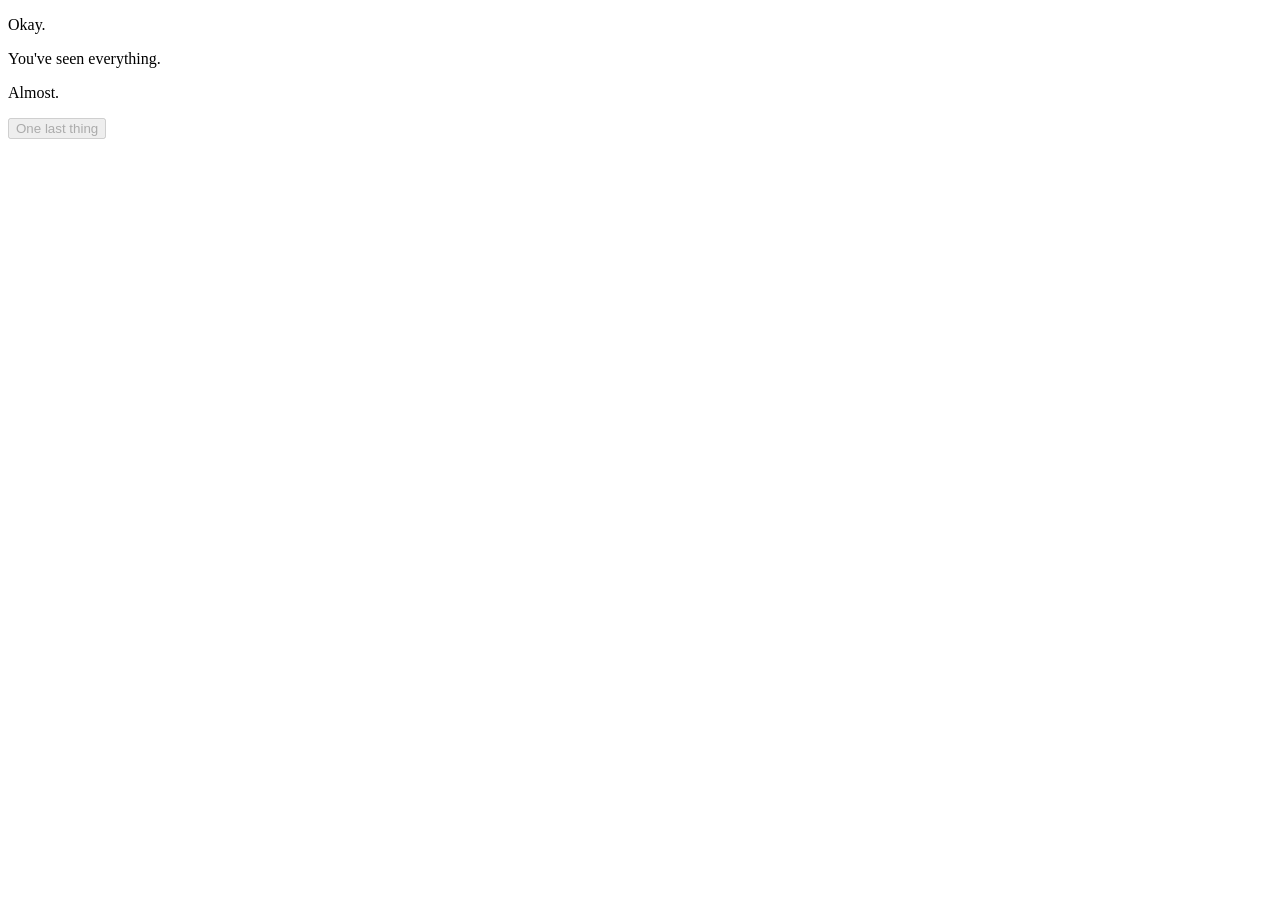
==== final.html @ e50dac33 "Add files via upload" ====
<!DOCTYPE html>
<html lang="en">
<head>
<meta charset="UTF-8">
<meta name="viewport" content="width=device-width, initial-scale=1, viewport-fit=cover">
<title>Happy Birthday</title>
<meta name="description" content="A small website made for one person.">
<meta name="robots" content="noindex, nofollow">
<link rel="preconnect" href="https://fonts.googleapis.com">
<link rel="preconnect" href="https://fonts.gstatic.com" crossorigin>
<link href="https://fonts.googleapis.com/css2?family=Fraunces:ital,opsz,wght@0,9..144,300;0,9..144,400;0,9..144,500;0,9..144,600;1,9..144,400;1,9..144,500&family=Inter:wght@400;500;600;700&family=Caveat:wght@500;600&display=swap" rel="stylesheet">
<link rel="stylesheet" href="css/style.css">
</head>
<body data-page="final">

<div id="chrome-root"></div>

<noscript>
  <style>
    .reveal{ opacity: 1 !important; transform: none !important; }
    .gate{ display: none !important; }
    .final-reveal{ display: flex !important; }
    .final-reveal__inner{ opacity: 1 !important; transform: none !important; }
  </style>
  <p class="noscript-note">This little site works best with JavaScript enabled — some interactive parts may not appear without it.</p>
</noscript>

<main>

  <div class="gate gate--final" data-final-gate>
    <div class="gate__inner">
      <p class="gate__line is-active" data-gate-line>Okay.</p>
      <p class="gate__line" data-gate-line>You've seen everything.</p>
      <p class="gate__line" data-gate-line>Almost.</p>
      <button class="gate__enter" type="button" data-gate-enter data-magnetic disabled>
        <span>One last thing</span>
        <span class="gate__enter-arrow" aria-hidden="true"></span>
      </button>
    </div>
  </div>

  <section class="final-reveal" data-final-reveal hidden>
    <div class="final-reveal__stars" data-stars aria-hidden="true"></div>
    <div class="final-reveal__confetti" data-confetti aria-hidden="true"></div>

    <div class="final-reveal__inner">
      <div class="media-frame final-reveal__media" data-media-frame>
        <img class="media-frame__media" src="images/final.jpg" alt="A favourite photo of her" loading="lazy" decoding="async">
        <div class="media-frame__empty" aria-hidden="true">
          <svg class="media-frame__empty-icon" viewBox="0 0 48 48" fill="none" stroke="currentColor" stroke-width="1.5"><rect x="6" y="10" width="36" height="28" rx="3"></rect><circle cx="16" cy="19" r="3"></circle><path d="M42 30l-9.5-9.5a2 2 0 0 0-2.8 0L14 36"></path></svg>
          <span class="media-frame__empty-label">images/final.jpg</span>
        </div>
      </div>

      <h1 class="final-reveal__title">Happy birthday, <span data-cfg="girlfriendName">Her Name</span> <span aria-hidden="true">❤️</span></h1>

      <div class="final-reveal__message" data-final-message></div>

      <a class="final-reveal__replay" href="index.html">
        <span class="page-continue__arrow page-continue__arrow--back" aria-hidden="true"></span>
        <span>Back to the beginning</span>
      </a>
    </div>
  </section>

</main>

<script src="js/script.js" defer></script>
</body>
</html>
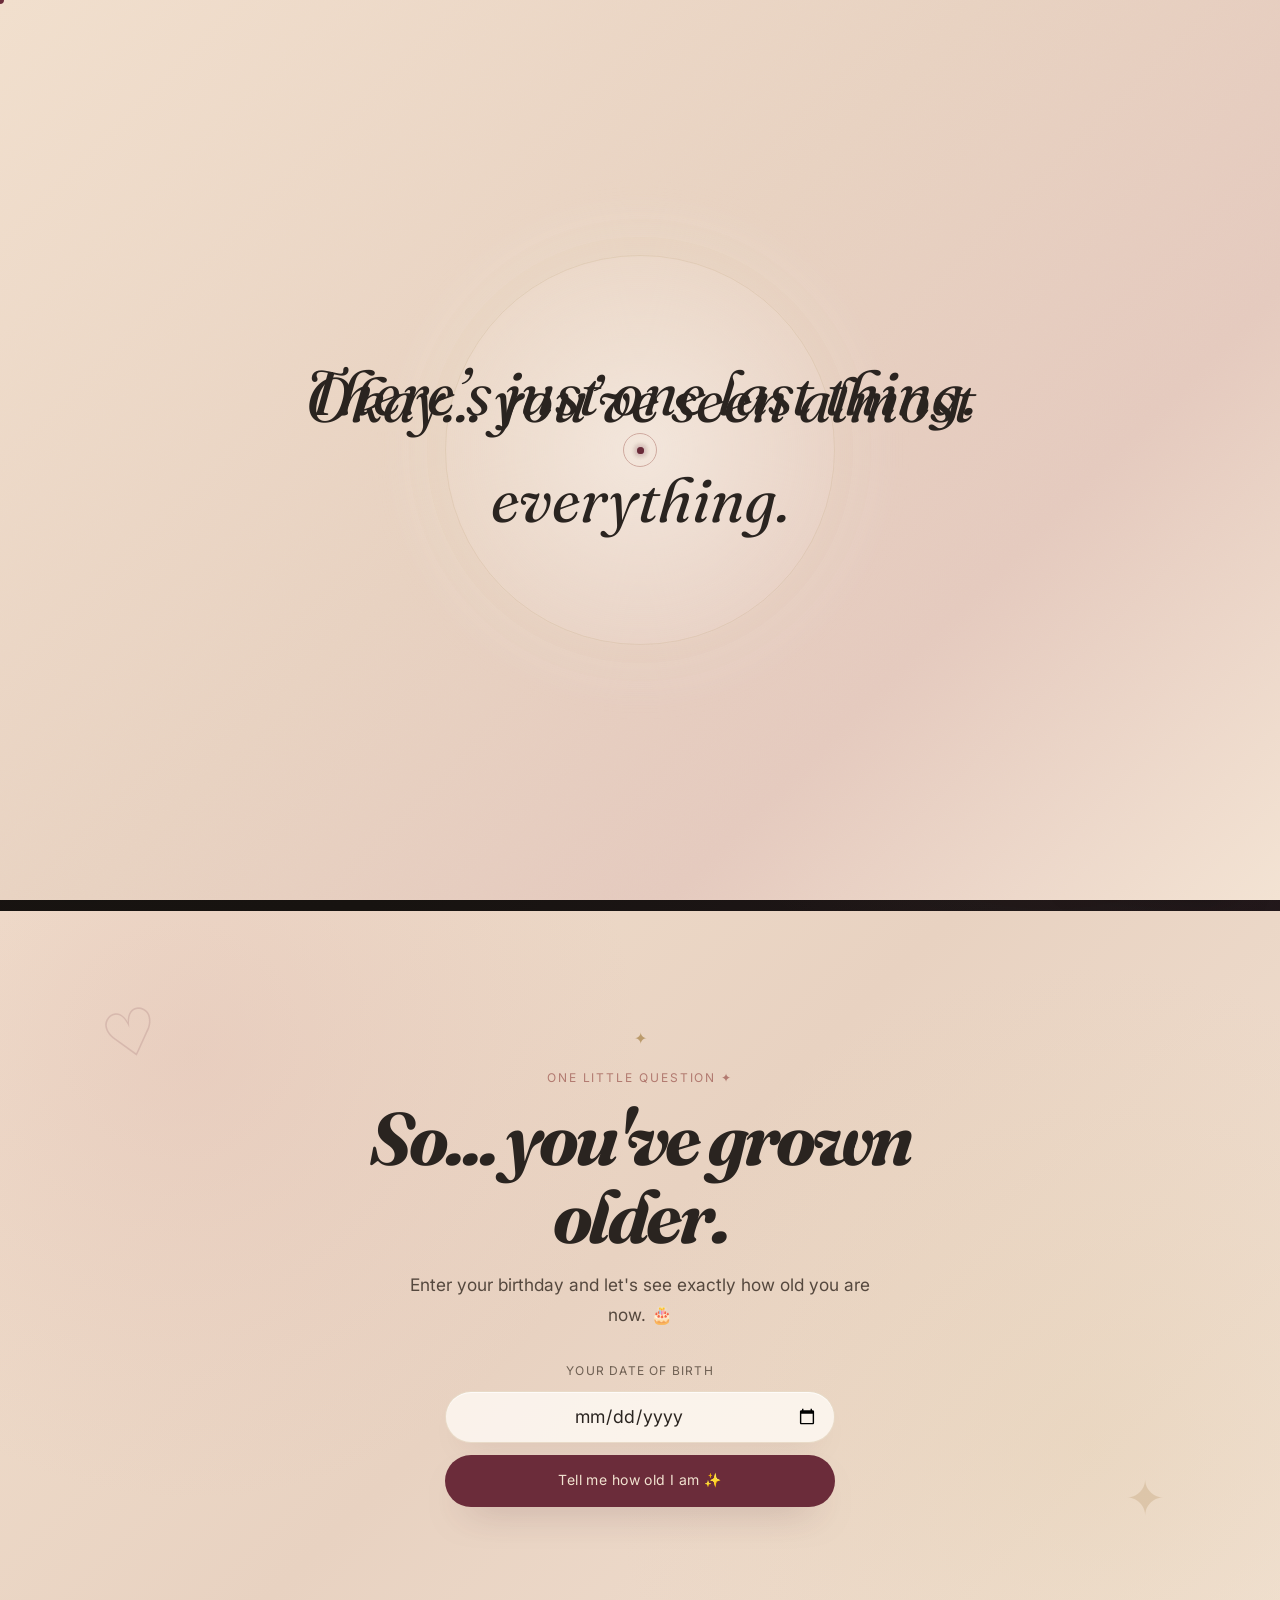
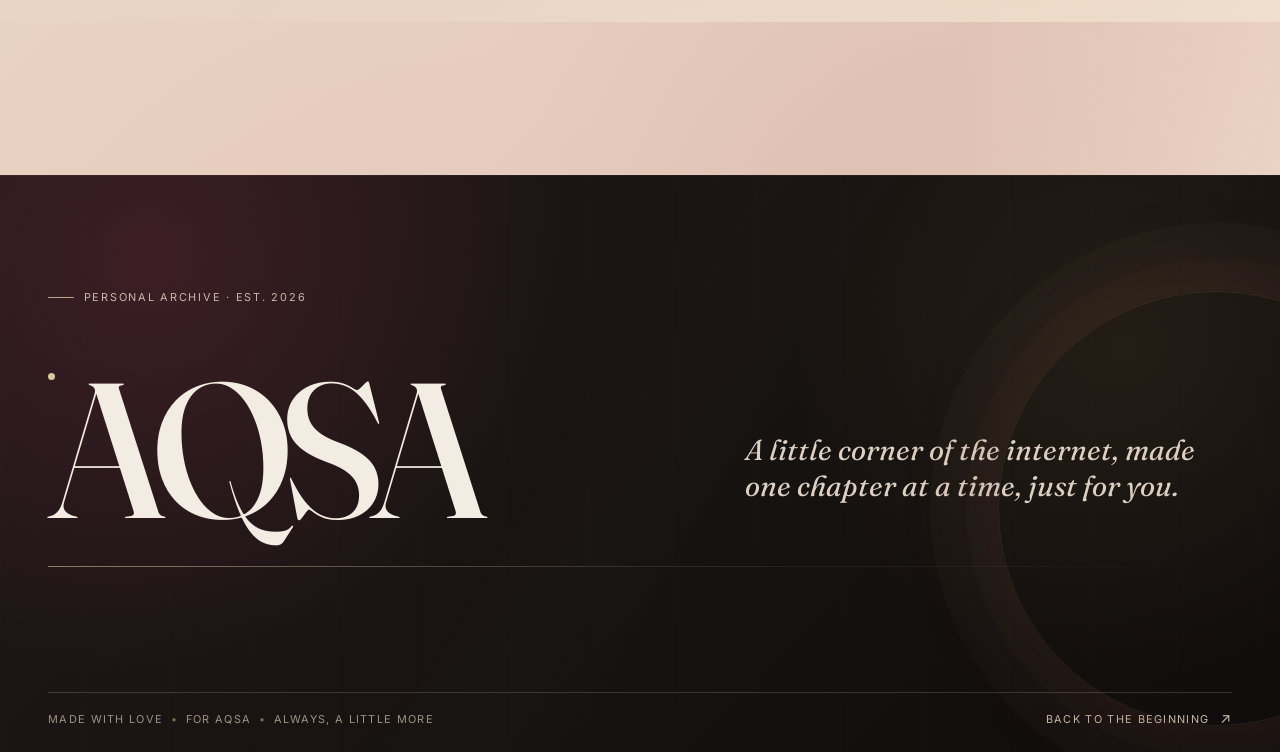
==== commit e5873d77: "new changes" ====
--- a/final.html
+++ b/final.html
@@ -1,70 +1,455 @@
 <!DOCTYPE html>
 <html lang="en">
 <head>
-<meta charset="UTF-8">
-<meta name="viewport" content="width=device-width, initial-scale=1, viewport-fit=cover">
-<title>Happy Birthday</title>
-<meta name="description" content="A small website made for one person.">
-<meta name="robots" content="noindex, nofollow">
-<link rel="preconnect" href="https://fonts.googleapis.com">
-<link rel="preconnect" href="https://fonts.gstatic.com" crossorigin>
-<link href="https://fonts.googleapis.com/css2?family=Fraunces:ital,opsz,wght@0,9..144,300;0,9..144,400;0,9..144,500;0,9..144,600;1,9..144,400;1,9..144,500&family=Inter:wght@400;500;600;700&family=Caveat:wght@500;600&display=swap" rel="stylesheet">
-<link rel="stylesheet" href="css/style.css">
+  <meta charset="UTF-8">
+  <meta
+    name="viewport"
+    content="width=device-width, initial-scale=1.0, viewport-fit=cover"
+  >
+
+  <meta
+    name="description"
+    content="A little birthday website made especially for Aqsa."
+  >
+
+  <title>For Aqsa — One Last Thing ♡</title>
+
+  <!-- Fonts used by style.css -->
+  <link rel="preconnect" href="https://fonts.googleapis.com">
+  <link rel="preconnect" href="https://fonts.gstatic.com" crossorigin>
+
+  <link
+    href="https://fonts.googleapis.com/css2?family=Caveat:wght@400;500;600;700&family=Fraunces:opsz,wght,SOFT,WONK@9..144,400..700,0..100,0..1&family=Inter:wght@400;500;600;700&display=swap"
+    rel="stylesheet"
+  >
+
+  <link rel="stylesheet" href="css/style.css">
+
+  <style>
+    /*
+      Final-page safety layer.
+
+      The final reveal intentionally remains in the document flow even while
+      the gate is visible. This prevents the generated footer underneath it
+      from flashing on screen during the gate's fade-out.
+    */
+    .final-page-shell {
+      position: relative;
+      min-height: 100dvh;
+      background: var(--night);
+    }
+
+    .final-reveal {
+      visibility: visible;
+    }
+
+    .final-reveal__corner img {
+      display: block;
+    }
+
+    /*
+      Four-corner keepsakes:
+      top-left, top-right, bottom-left, bottom-right.
+    */
+    .final-reveal__corner--right-top {
+      right: clamp(1rem, 3vw, 3.5rem);
+      top: clamp(5rem, 10vh, 7rem);
+      transform: rotate(7deg);
+    }
+
+    .final-reveal__corner--left-bottom {
+      left: clamp(1rem, 3vw, 3.5rem);
+      bottom: clamp(2rem, 6vh, 4rem);
+      transform: rotate(-6deg);
+    }
+
+    /*
+      Age calculator safety/layout layer.
+      The main styling is also present in style.css, but these rules make
+      the section behave correctly even if an older stylesheet is cached.
+    */
+    .birthday-age__result strong {
+      color: var(--wine-deep);
+      font-weight: 600;
+    }
+
+    @media (max-width: 800px) {
+      .final-reveal__corner {
+        width: 76px;
+      }
+
+      .final-reveal__corner--left,
+      .final-reveal__corner--right-top {
+        top: 4.2rem;
+      }
+
+      .final-reveal__corner--left {
+        left: .55rem;
+      }
+
+      .final-reveal__corner--right-top {
+        right: .55rem;
+      }
+
+      .final-reveal__corner--left-bottom {
+        left: .55rem;
+        bottom: .8rem;
+      }
+
+      .final-reveal__corner--right {
+        right: .55rem;
+        bottom: .8rem;
+      }
+    }
+
+    @media (prefers-reduced-motion: reduce) {
+      .final-reveal__corner--left,
+      .final-reveal__corner--right,
+      .final-reveal__corner--right-top,
+      .final-reveal__corner--left-bottom {
+        transform: none;
+      }
+    }
+  </style>
+
+
 </head>
-<body data-page="final">
-
-<div id="chrome-root"></div>
-
-<noscript>
-  <style>
-    .reveal{ opacity: 1 !important; transform: none !important; }
-    .gate{ display: none !important; }
-    .final-reveal{ display: flex !important; }
-    .final-reveal__inner{ opacity: 1 !important; transform: none !important; }
-  </style>
-  <p class="noscript-note">This little site works best with JavaScript enabled — some interactive parts may not appear without it.</p>
-</noscript>
-
-<main>
-
-  <div class="gate gate--final" data-final-gate>
-    <div class="gate__inner">
-      <p class="gate__line is-active" data-gate-line>Okay.</p>
-      <p class="gate__line" data-gate-line>You've seen everything.</p>
-      <p class="gate__line" data-gate-line>Almost.</p>
-      <button class="gate__enter" type="button" data-gate-enter data-magnetic disabled>
-        <span>One last thing</span>
-        <span class="gate__enter-arrow" aria-hidden="true"></span>
-      </button>
+
+<body
+  data-page="final"
+  class="final-page"
+>
+
+  <!-- Shared chrome: monogram, music button, menu, grain -->
+  <div id="chrome-root"></div>
+
+  <main>
+
+    <!-- ===================================================================
+         FINAL PAGE WRAPPER
+         =================================================================== -->
+    <div class="final-page-shell">
+
+      <!-- ================================================================
+           FINAL GATE
+           ================================================================ -->
+      <section
+        class="gate gate--final"
+        data-final-gate
+        aria-label="Final birthday reveal"
+      >
+
+        <div class="gate__grain" aria-hidden="true"></div>
+
+        <div class="gate__inner">
+
+          <p
+            class="gate__line is-active"
+            data-gate-line
+          >
+            Okay... you’ve seen almost everything.
+          </p>
+
+          <p
+            class="gate__line"
+            data-gate-line
+          >
+            There’s just one last thing.
+          </p>
+
+          <p
+            class="gate__line"
+            data-gate-line
+          >
+            Take a breath. This one’s just for you.
+          </p>
+
+          <button
+            class="gate__enter"
+            type="button"
+            data-gate-enter
+            disabled
+          >
+            Continue
+            <span
+              class="gate__enter-arrow"
+              aria-hidden="true"
+            ></span>
+          </button>
+
+        </div>
+      </section>
+
+
+      <!-- ================================================================
+           FINAL REVEAL
+
+           IMPORTANT:
+           No "hidden" attribute here.
+
+           Keeping this section in the document flow prevents the generated
+           footer from appearing behind the fading final gate.
+           ================================================================ -->
+      <section
+        class="final-reveal"
+        data-final-reveal
+        aria-labelledby="final-title"
+      >
+
+        <!-- Stars and confetti are populated by script.js -->
+        <div
+          class="final-reveal__stars"
+          data-stars
+          aria-hidden="true"
+        ></div>
+
+        <div
+          class="final-reveal__confetti"
+          data-confetti
+          aria-hidden="true"
+        ></div>
+
+
+        <!-- --------------------------------------------------------------
+             TOP LEFT GIF / PHOTO
+             -------------------------------------------------------------- -->
+        <div
+          class="final-reveal__corner final-reveal__corner--left"
+          aria-hidden="true"
+        >
+          <img
+            class="final-corner-gif"
+            src="images/Happy Birthday GIF by The Office.gif"
+            alt="happpyyyyyyy birthdayyyyyyyyyyyyyy"
+            loading="eager"
+          >
+        </div>
+
+
+        <!-- --------------------------------------------------------------
+             TOP RIGHT GIF / PHOTO
+             -------------------------------------------------------------- -->
+        <div
+          class="final-reveal__corner final-reveal__corner--right-top"
+          aria-hidden="true"
+        >
+          <img
+            class="final-corner-gif"
+            src="images/giphy (1).gif"
+            alt="Karomi"
+            loading="eager"
+          >
+        </div>
+
+
+        <!-- --------------------------------------------------------------
+             BOTTOM LEFT GIF / PHOTO
+             -------------------------------------------------------------- -->
+        <div
+          class="final-reveal__corner final-reveal__corner--left-bottom"
+          aria-hidden="true"
+        >
+          <img
+            class="final-corner-gif"
+            src="images/Ix4PAxmYovH5m.webp"
+            alt="my princess"
+            loading="eager"
+          >
+        </div>
+
+
+        <!-- --------------------------------------------------------------
+             BOTTOM RIGHT GIF / PHOTO
+             -------------------------------------------------------------- -->
+        <div
+          class="final-reveal__corner final-reveal__corner--right"
+          aria-hidden="true"
+        >
+          <img
+            class="final-corner-gif"
+            src="images/jwzNDFOjiUBPEUJC6G.webp"
+            alt=""
+            loading="eager"
+          >
+        </div>
+
+
+        <!-- ================================================================
+             MAIN FINAL CONTENT
+             ================================================================ -->
+        <div class="final-reveal__inner">
+
+          <!-- Candles -->
+          <div
+            class="final-reveal__candles"
+            aria-label="Birthday candles"
+          >
+            <span class="candle" aria-hidden="true"></span>
+            <span class="candle" aria-hidden="true"></span>
+            <span class="candle" aria-hidden="true"></span>
+          </div>
+
+
+          <!-- Portrait final video -->
+          <div
+            class="media-frame final-reveal__video"
+            data-media-frame
+          >
+            <video
+              class="media-frame__media final-video-clickable"
+              src="videos/lv_7577429960902806789_20260915190229.mp4"
+              playsinline
+              autoplay
+              loop
+              muted
+              preload="auto"
+              disablepictureinpicture
+              disableremoteplayback
+              aria-label="A birthday video for Aqsa"
+            ></video>
+
+            <div
+              class="media-frame__empty"
+              aria-hidden="true"
+            >
+              <svg
+                class="media-frame__empty-icon"
+                viewBox="0 0 48 48"
+                fill="none"
+                stroke="currentColor"
+                stroke-width="1.5"
+              >
+                <rect
+                  x="6"
+                  y="9"
+                  width="36"
+                  height="30"
+                  rx="3"
+                ></rect>
+                <path
+                  d="M20 18l11 6-11 6z"
+                  fill="currentColor"
+                  stroke="none"
+                ></path>
+              </svg>
+
+              <span class="media-frame__empty-label">
+                Final video could not be loaded.
+              </span>
+            </div>
+          </div>
+
+      
+          <!-- Final title -->
+          <h1
+            class="final-reveal__title"
+            id="final-title"
+          >
+            Happy Birthday, <span data-cfg="girlfriendName">My Aqsa</span>. ♡
+          </h1>
+
+
+          <!-- Final message comes from CONFIG.finalMessage -->
+          <div
+            class="final-reveal__message"
+            data-final-message
+          >
+            <p>
+              Your the most beautiful person in the world that I know and I love you so much. I hope you have a wonderful birthday and a great year ahead. You deserve all the happiness in the world.
+            </p>
+          </div>
+
+
+          <button
+            type="button"
+            class="final-reveal__replay"
+            onclick="location.reload()"
+          >
+            Replay this little moment
+            <span aria-hidden="true">↻</span>
+          </button>
+
+        </div>
+      </section>
+
+
+      <!-- ================================================================
+           BIRTHDAY AGE CALCULATOR
+           ================================================================ -->
+      <section
+        class="birthday-age"
+        aria-labelledby="birthday-age-title"
+      >
+
+        <div class="birthday-age__inner">
+
+          <p class="birthday-age__eyebrow">
+            one little question ✦
+          </p>
+
+          <h2
+            class="birthday-age__title"
+            id="birthday-age-title"
+          >
+            So... you've grown older.
+          </h2>
+
+          <p class="birthday-age__subtitle">
+            Enter your birthday and let's see exactly how old you are now. 🎂
+          </p>
+
+
+          <div class="birthday-age__form">
+
+            <label
+              class="birthday-age__label"
+              for="birthdayDateInput"
+            >
+              Your date of birth
+            </label>
+
+            <input
+              id="birthdayDateInput"
+              class="birthday-age__input"
+              type="date"
+              autocomplete="bday"
+              aria-describedby="birthday-age-help"
+            >
+
+            <p
+              id="birthday-age-help"
+              class="visually-hidden"
+            >
+              Choose your date of birth using the calendar.
+            </p>
+
+            <button
+              type="button"
+              class="birthday-age__button"
+              id="calculateAgeBtn"
+            >
+              Tell me how old I am ✨
+            </button>
+
+          </div>
+
+
+          <div
+            id="birthdayAgeResult"
+            class="birthday-age__result"
+            aria-live="polite"
+            hidden
+          ></div>
+
+        </div>
+      </section>
+
     </div>
-  </div>
-
-  <section class="final-reveal" data-final-reveal hidden>
-    <div class="final-reveal__stars" data-stars aria-hidden="true"></div>
-    <div class="final-reveal__confetti" data-confetti aria-hidden="true"></div>
-
-    <div class="final-reveal__inner">
-      <div class="media-frame final-reveal__media" data-media-frame>
-        <img class="media-frame__media" src="images/final.jpg" alt="A favourite photo of her" loading="lazy" decoding="async">
-        <div class="media-frame__empty" aria-hidden="true">
-          <svg class="media-frame__empty-icon" viewBox="0 0 48 48" fill="none" stroke="currentColor" stroke-width="1.5"><rect x="6" y="10" width="36" height="28" rx="3"></rect><circle cx="16" cy="19" r="3"></circle><path d="M42 30l-9.5-9.5a2 2 0 0 0-2.8 0L14 36"></path></svg>
-          <span class="media-frame__empty-label">images/final.jpg</span>
-        </div>
-      </div>
-
-      <h1 class="final-reveal__title">Happy birthday, <span data-cfg="girlfriendName">Her Name</span> <span aria-hidden="true">❤️</span></h1>
-
-      <div class="final-reveal__message" data-final-message></div>
-
-      <a class="final-reveal__replay" href="index.html">
-        <span class="page-continue__arrow page-continue__arrow--back" aria-hidden="true"></span>
-        <span>Back to the beginning</span>
-      </a>
-    </div>
-  </section>
-
-</main>
-
-<script src="js/script.js" defer></script>
+  </main>
+
+
+  <!-- Shared site functionality -->
+  <script src="js/script.js" defer></script>
+
 </body>
 </html>
--- a/css/style.css
+++ b/css/style.css
@@ -0,0 +1,2376 @@
+/* ========================================================================== 
+   A LITTLE BIRTHDAY WEBSITE — STYLESHEET
+   ========================================================================== */
+
+:root{
+  --ivory:#F1E2D0;
+  --paper:#FFFCF7;
+  --charcoal:#2A2420;
+  --charcoal-soft:#55483E;
+  --muted:#6E5F52;
+  --line:#E4D9CB;
+  --rose:#D9AFA6;
+  --rose-deep:#B27A70;
+  --wine:#6B2C3A;
+  --wine-deep:#4A1E29;
+  --gold:#B08D57;
+  --gold-soft:#D8C7A1;
+  --night:#171310;
+  --night-soft:#221D18;
+  --night-line:rgba(248,243,236,.14);
+  --ink-on-dark:#F3ECE2;
+  --muted-on-dark:#B7A99A;
+
+  --placeholder-gradient:linear-gradient(135deg,#EFE3D6 0%,#E7D2CB 46%,#DAC0B4 100%);
+  --placeholder-gradient-dark:linear-gradient(135deg,#2C2621 0%,#382A28 100%);
+  --placeholder-label:#9C8A79;
+
+  --font-serif:"Fraunces","Iowan Old Style","Palatino Linotype",serif;
+  --font-sans:"Inter",-apple-system,BlinkMacSystemFont,"Segoe UI",sans-serif;
+  --font-hand:"Caveat",cursive;
+
+  --fs-2xl:clamp(2.75rem,5vw + 1.4rem,6.5rem);
+  --fs-xl:clamp(2.1rem,3.4vw + 1.2rem,4rem);
+  --fs-lg:clamp(1.6rem,1.6vw + 1.1rem,2.4rem);
+  --fs-md:clamp(1.2rem,.6vw + 1rem,1.5rem);
+  --fs-body:clamp(1rem,.2vw + .95rem,1.125rem);
+  --fs-sm:.875rem;
+  --fs-label:.75rem;
+
+  --space-3xs:.25rem;
+  --space-2xs:.5rem;
+  --space-xs:.75rem;
+  --space-sm:1.25rem;
+  --space-md:2rem;
+  --space-lg:3.5rem;
+  --space-xl:6rem;
+  --space-2xl:9rem;
+
+  --gutter:clamp(1.25rem,5vw,3rem);
+  --container:1180px;
+
+  --radius-sm:6px;
+  --radius-md:16px;
+  --radius-lg:28px;
+  --ease:cubic-bezier(.22,1,.36,1);
+  --ease-soft:cubic-bezier(.16,.84,.44,1);
+  --shadow-soft:0 20px 60px -20px rgba(43,36,30,.28);
+  --shadow-tight:0 8px 24px -12px rgba(43,36,30,.22);
+
+  --z-grain:2;
+  --z-chrome:500;
+  --z-nav:700;
+  --z-overlay:800;
+  --z-lightbox:900;
+  --z-gate:950;
+  --z-cursor:999;
+}
+
+*,*::before,*::after{box-sizing:border-box}
+
+html{
+  -webkit-text-size-adjust:100%;
+  scroll-behavior:smooth;
+  overflow-x:clip;
+}
+
+body{
+  margin:0;
+  min-height:100dvh;
+  font-family:var(--font-sans);
+  font-size:var(--fs-body);
+  line-height:1.6;
+  color:var(--charcoal);
+  background:
+    radial-gradient(circle at 8% 10%,rgba(214,166,160,.32),transparent 26rem),
+    radial-gradient(circle at 92% 8%,rgba(220,199,158,.30),transparent 30rem),
+    radial-gradient(circle at 72% 78%,rgba(181,132,110,.16),transparent 28rem),
+    radial-gradient(circle at 25% 85%,rgba(217,175,166,.13),transparent 24rem),
+    linear-gradient(135deg,#F1DFCD 0%,#E8D2C1 45%,#E5CABE 72%,#F3E3D3 100%);
+  overflow-x:clip;
+  -webkit-font-smoothing:antialiased;
+  text-rendering:optimizeLegibility;
+}
+
+body.has-overlay-open{overflow:hidden}
+img,video{max-width:100%;display:block}
+svg{overflow:visible}
+button{font:inherit;color:inherit;background:none;border:0}
+button,a,input{-webkit-tap-highlight-color:transparent}
+a{color:inherit;text-decoration:none}
+h1,h2,h3,h4,p,ul,ol,figure{margin:0}
+ul,ol{padding:0;list-style:none}
+::selection{background:var(--rose);color:var(--wine-deep)}
+
+:focus-visible{
+  outline:2px solid var(--wine);
+  outline-offset:3px;
+  border-radius:2px;
+}
+
+.lightbox :focus-visible,
+.chrome-nav :focus-visible,
+.final-reveal :focus-visible{
+  outline-color:var(--gold-soft);
+}
+
+main{position:relative;overflow:clip}
+
+/* --------------------------------------------------------------------------
+   Utilities
+   -------------------------------------------------------------------------- */
+.u-container{width:100%;max-width:var(--container);margin-inline:auto;padding-inline:var(--gutter)}
+.visually-hidden{position:absolute!important;width:1px;height:1px;padding:0;margin:-1px;overflow:hidden;clip:rect(0,0,0,0);white-space:nowrap;border:0}
+.noscript-note{position:relative;z-index:var(--z-chrome);margin:var(--space-sm) auto 0;max-width:560px;padding:.9rem 1.2rem;background:var(--paper);border:1px solid var(--line);border-radius:var(--radius-sm);font-size:var(--fs-sm);color:var(--charcoal-soft);text-align:center}
+.empty-note{font-family:var(--font-serif);font-style:italic;color:var(--muted);max-width:40ch}
+
+/* --------------------------------------------------------------------------
+   Scroll reveal
+   -------------------------------------------------------------------------- */
+.reveal{opacity:0;transform:translateY(28px)}
+@media (prefers-reduced-motion:no-preference){
+  .reveal{transition:opacity .9s var(--ease),transform .9s var(--ease);transition-delay:calc(min(var(--i,0),8) * 70ms)}
+  .reveal.is-visible{opacity:1;transform:none}
+}
+@media (prefers-reduced-motion:reduce){.reveal{opacity:1;transform:none}}
+
+/* --------------------------------------------------------------------------
+   Grain
+   -------------------------------------------------------------------------- */
+.grain{
+  position:fixed;
+  inset:0;
+  z-index:var(--z-grain);
+  pointer-events:none;
+  opacity:.045;
+  mix-blend-mode:overlay;
+  background-image:url("data:image/svg+xml,%3Csvg xmlns='http://www.w3.org/2000/svg'%3E%3Cfilter id='n'%3E%3CfeTurbulence type='fractalNoise' baseFrequency='0.85' numOctaves='2' stitchTiles='stitch'/%3E%3C/filter%3E%3Crect width='100%25' height='100%25' filter='url(%23n)'/%3E%3C/svg%3E");
+  background-repeat:repeat;
+  background-size:180px 180px;
+}
+
+/* --------------------------------------------------------------------------
+   Media placeholders
+   -------------------------------------------------------------------------- */
+.media-frame{position:relative;overflow:hidden;background:var(--placeholder-gradient);width:100%;height:100%}
+.media-frame__media{width:100%;height:100%;object-fit:cover;display:block}
+.media-frame__empty{position:absolute;inset:0;display:none;flex-direction:column;align-items:center;justify-content:center;gap:.6rem;padding:1rem;text-align:center;color:var(--placeholder-label)}
+.media-frame.is-empty .media-frame__media{display:none}
+.media-frame.is-empty .media-frame__empty{display:flex}
+.media-frame__empty-icon{width:15%;max-width:40px;min-width:22px;height:auto;opacity:.75}
+.media-frame__empty-label{font-size:.68rem;letter-spacing:.05em;text-transform:uppercase;word-break:break-word;max-width:90%}
+
+/* --------------------------------------------------------------------------
+   Controls
+   -------------------------------------------------------------------------- */
+[data-magnetic]{display:inline-flex;transition:transform .25s var(--ease-soft);will-change:transform}
+.page-continue__arrow,.gate__enter-arrow{width:9px;height:9px;border-right:2px solid currentColor;border-bottom:2px solid currentColor;transform:rotate(-45deg);transition:transform .3s var(--ease);flex-shrink:0}
+.page-continue__arrow--back{transform:rotate(135deg)}
+
+/* --------------------------------------------------------------------------
+   Custom cursor
+   -------------------------------------------------------------------------- */
+.has-custom-cursor,.has-custom-cursor *{cursor:none!important}
+.cursor-dot,.cursor-ring{position:fixed;top:0;left:0;pointer-events:none;z-index:var(--z-cursor);border-radius:50%;will-change:transform}
+.cursor-dot{width:8px;height:8px;margin-left:-4px;margin-top:-4px;background:var(--wine)}
+.cursor-ring{width:34px;height:34px;margin-left:-17px;margin-top:-17px;border:1px solid var(--rose-deep);opacity:.55;transition:width .25s var(--ease),height .25s var(--ease),margin .25s var(--ease),opacity .25s var(--ease),border-color .25s var(--ease)}
+.cursor-ring.is-active{width:56px;height:56px;margin-left:-28px;margin-top:-28px;opacity:1;border-color:var(--wine)}
+
+/* --------------------------------------------------------------------------
+   Note overlay
+   -------------------------------------------------------------------------- */
+.note-overlay{position:fixed;inset:0;z-index:var(--z-overlay);display:flex;align-items:center;justify-content:center;padding:var(--gutter);background:rgba(23,19,16,.45);backdrop-filter:blur(6px);-webkit-backdrop-filter:blur(6px);opacity:0;visibility:hidden;transition:opacity .35s var(--ease),visibility 0s linear .35s}
+.note-overlay.is-open{opacity:1;visibility:visible;transition:opacity .35s var(--ease),visibility 0s linear 0s}
+.note-card{position:relative;width:min(440px,100%);max-height:80dvh;overflow-y:auto;background:var(--paper);border-radius:var(--radius-md);box-shadow:var(--shadow-soft);padding:var(--space-md) var(--space-md) var(--space-sm);transform:translateY(16px) scale(.98);transition:transform .4s var(--ease-soft)}
+.note-overlay.is-open .note-card{transform:translateY(0) scale(1)}
+.note-card__close{position:absolute;top:.9rem;right:.9rem;width:34px;height:34px;display:flex;align-items:center;justify-content:center;font-size:1.4rem;line-height:1;color:var(--muted);border-radius:50%;transition:background .2s,color .2s}
+.note-card__close:hover{background:var(--line);color:var(--charcoal)}
+.note-card__title{font-family:var(--font-serif);font-style:italic;font-size:var(--fs-lg);padding-right:2rem;margin-bottom:.9rem}
+.note-card__body{color:var(--charcoal-soft);max-width:46ch}
+
+/* --------------------------------------------------------------------------
+   Lightbox
+   -------------------------------------------------------------------------- */
+.lightbox{position:fixed;inset:0;z-index:var(--z-lightbox);display:flex;align-items:center;justify-content:center;background:var(--night);opacity:0;visibility:hidden;transition:opacity .4s var(--ease),visibility 0s linear .4s}
+.lightbox.is-open{opacity:1;visibility:visible;transition:opacity .4s var(--ease),visibility 0s linear 0s}
+.lightbox__stage{position:relative;width:min(94vw,900px);max-height:86dvh;display:flex;flex-direction:column;align-items:center;gap:var(--space-sm)}
+.lightbox__img{max-width:100%;max-height:66dvh;width:auto;height:auto;border-radius:4px;box-shadow:0 30px 80px rgba(0,0,0,.5);background:var(--night-soft)}
+.lightbox__stage.is-empty .lightbox__img{display:none}
+.lightbox__stage.is-empty::before{content:"This photo hasn't been added yet.";width:min(70vw,420px);aspect-ratio:4/5;border-radius:4px;background:var(--placeholder-gradient-dark);color:var(--muted-on-dark);display:flex;align-items:center;justify-content:center;text-align:center;padding:2rem;font-size:.85rem}
+.lightbox__meta{text-align:center;color:var(--ink-on-dark)}
+.lightbox__date{display:block;font-size:var(--fs-label);letter-spacing:.08em;text-transform:uppercase;color:var(--muted-on-dark);margin-bottom:.3rem}
+.lightbox__caption{font-family:var(--font-serif);font-style:italic;font-size:1.1rem}
+.lightbox__close,.lightbox__prev,.lightbox__next{position:absolute;display:flex;align-items:center;justify-content:center;color:var(--ink-on-dark);opacity:.8;transition:opacity .2s,transform .2s}
+.lightbox__close:hover,.lightbox__prev:hover,.lightbox__next:hover{opacity:1}
+.lightbox__close{top:max(1.25rem,env(safe-area-inset-top));right:max(1.25rem,env(safe-area-inset-right));width:44px;height:44px;font-size:1.8rem}
+.lightbox__prev,.lightbox__next{top:50%;transform:translateY(-50%);width:52px;height:52px;font-size:2.2rem}
+.lightbox__prev{left:max(.5rem,env(safe-area-inset-left))}
+.lightbox__next{right:max(.5rem,env(safe-area-inset-right))}
+@media (min-width:700px){.lightbox__prev:hover{transform:translateY(-50%) translateX(-4px)}.lightbox__next:hover{transform:translateY(-50%) translateX(4px)}}
+
+/* --------------------------------------------------------------------------
+   Chrome
+   -------------------------------------------------------------------------- */
+.chrome-mono{position:fixed;top:max(1rem,env(safe-area-inset-top));left:max(1rem,env(safe-area-inset-left));z-index:var(--z-chrome);min-width:72px;height:42px;padding:0 .95rem;border-radius:999px;background:rgba(255,252,247,.92);border:1px solid rgba(176,141,87,.28);box-shadow:var(--shadow-tight);display:flex;align-items:center;justify-content:center;font-family:var(--font-serif);font-style:italic;font-size:1rem;letter-spacing:.02em;color:var(--wine);backdrop-filter:blur(10px);-webkit-backdrop-filter:blur(10px);transition:transform .3s var(--ease-soft),box-shadow .3s var(--ease-soft),border-color .3s var(--ease-soft)}
+.chrome-mono:hover{transform:translateY(-2px) scale(1.03);box-shadow:0 12px 28px -14px rgba(43,36,30,.34);border-color:rgba(176,141,87,.5)}
+.chrome-top-right{position:fixed;top:max(1rem,env(safe-area-inset-top));right:max(1rem,env(safe-area-inset-right));z-index:var(--z-chrome);display:flex;gap:.55rem}
+.chrome-music,.chrome-nav-trigger{height:42px;border-radius:999px;background:rgba(255,252,247,.92);border:1px solid rgba(107,44,58,.18);box-shadow:0 12px 28px -16px rgba(74,30,41,.28),inset 0 1px 0 rgba(255,255,255,.82);display:flex;align-items:center;justify-content:center;backdrop-filter:blur(10px);-webkit-backdrop-filter:blur(10px);transition:transform .3s var(--ease-soft),box-shadow .3s var(--ease-soft),border-color .3s var(--ease-soft)}
+.chrome-music{width:42px}
+.chrome-nav-trigger{width:auto;min-width:78px;padding:0 .9rem;gap:.55rem;color:var(--wine);font-size:.7rem;font-weight:600;letter-spacing:.12em}
+.chrome-music:hover,.chrome-nav-trigger:hover,.chrome-music:focus-visible,.chrome-nav-trigger:focus-visible{transform:translateY(-2px);border-color:rgba(107,44,58,.34);box-shadow:0 16px 32px -16px rgba(74,30,41,.38),0 0 0 5px rgba(217,175,166,.12)}
+.chrome-music[hidden]{display:none}
+.chrome-music__bars{display:flex;align-items:flex-end;gap:2px;height:14px}
+.chrome-music__bars i{display:block;width:3px;height:40%;background:var(--wine);border-radius:2px;transform-origin:bottom}
+@media (prefers-reduced-motion:no-preference){.chrome-music.is-playing .chrome-music__bars i{animation:music-bounce 900ms ease-in-out infinite}.chrome-music.is-playing .chrome-music__bars i:nth-child(1){animation-delay:0ms}.chrome-music.is-playing .chrome-music__bars i:nth-child(2){animation-delay:180ms}.chrome-music.is-playing .chrome-music__bars i:nth-child(3){animation-delay:90ms}}
+@keyframes music-bounce{0%,100%{height:30%}50%{height:100%}}
+.chrome-nav-trigger span{display:block;width:16px;height:2px;background:var(--wine);border-radius:2px;transition:transform .3s var(--ease),opacity .3s var(--ease)}
+.chrome-nav-trigger__label{line-height:1}.chrome-nav-trigger span+span{margin-top:4px}
+.chrome-nav-trigger[aria-expanded=true] span:first-child{transform:translateY(3px) rotate(45deg)}
+.chrome-nav-trigger[aria-expanded=true] span:last-child{transform:translateY(-3px) rotate(-45deg)}
+.chrome-nav{position:fixed;inset:0;z-index:var(--z-nav);display:flex;align-items:center;justify-content:center;background:var(--night);opacity:0;visibility:hidden;transition:opacity .45s var(--ease),visibility 0s linear .45s}
+.chrome-nav.is-open{opacity:1;visibility:visible;transition:opacity .45s var(--ease),visibility 0s linear 0s}
+.chrome-nav__inner{width:min(420px,84vw);text-align:center}.chrome-nav__close{position:absolute;top:max(1.25rem,env(safe-area-inset-top));right:max(1.25rem,env(safe-area-inset-right));width:44px;height:44px;font-size:1.8rem;color:var(--ink-on-dark)}
+.chrome-nav__eyebrow{font-size:var(--fs-label);letter-spacing:.1em;text-transform:uppercase;color:var(--muted-on-dark)}
+.chrome-nav__name{font-family:var(--font-serif);font-style:italic;font-size:var(--fs-lg);color:var(--ink-on-dark);margin-top:.3rem;margin-bottom:var(--space-md)}
+.chrome-nav__list{display:flex;flex-direction:column;gap:.35rem}.chrome-nav__item a{display:flex;align-items:center;justify-content:center;gap:.75rem;padding:.85rem 0;font-family:var(--font-serif);font-size:1.3rem;color:var(--muted-on-dark);border-radius:var(--radius-sm);transition:color .25s}.chrome-nav__item a:hover{color:var(--ink-on-dark)}.chrome-nav__item.is-current a{color:var(--gold-soft)}.chrome-nav__index{font-family:var(--font-sans);font-size:.7rem;letter-spacing:.08em;color:var(--muted-on-dark)}.chrome-nav__eggs{margin-top:var(--space-md);font-size:var(--fs-sm);color:var(--gold-soft);letter-spacing:.02em}.chrome-nav__eggs[hidden]{display:none}
+
+/* --------------------------------------------------------------------------
+   Scroll dots
+   -------------------------------------------------------------------------- */
+.scroll-dots{position:fixed;top:50%;right:clamp(1rem,2.3vw,2rem);z-index:calc(var(--z-chrome) - 1);transform:translateY(-50%);display:flex;flex-direction:column;align-items:center;gap:.85rem;padding:.55rem .35rem;pointer-events:none}
+.scroll-dots::before{content:"";position:absolute;top:.8rem;bottom:.8rem;width:1px;background:linear-gradient(to bottom,transparent,rgba(176,141,87,.32),transparent);z-index:-1}
+.scroll-dot{--dot-size:7px;position:relative;width:20px;height:20px;padding:0;border:0;background:transparent;display:grid;place-items:center;pointer-events:auto;cursor:pointer}.scroll-dot::before{content:"";width:var(--dot-size);height:var(--dot-size);border-radius:50%;background:var(--rose-deep);border:1px solid rgba(255,252,247,.88);box-shadow:0 0 0 1px rgba(176,141,87,.22),0 3px 10px rgba(43,36,30,.1);transition:width .45s var(--ease),height .45s var(--ease),background .35s var(--ease),box-shadow .45s var(--ease),transform .45s var(--ease)}
+.scroll-dot::after{content:"";position:absolute;inset:2px;border:1px solid var(--gold);border-radius:50%;opacity:0;transform:scale(.45);transition:opacity .45s var(--ease),transform .55s var(--ease)}
+.scroll-dot:hover::before{transform:scale(1.25)}.scroll-dot.is-active::before{--dot-size:10px;background:var(--wine);box-shadow:0 0 0 4px rgba(217,175,166,.28),0 0 18px rgba(176,141,87,.25)}.scroll-dot.is-active::after{opacity:.95;transform:scale(1.35)}
+@media (max-width:900px){.scroll-dots{right:.55rem}}
+@media (max-width:700px){.scroll-dots{right:.2rem;gap:.7rem;transform:translateY(-50%) scale(.9);transform-origin:right center}.chrome-mono{min-width:66px;height:40px;padding-inline:.8rem}.chrome-nav-trigger{min-width:72px;height:40px;padding-inline:.78rem}}
+@media (prefers-reduced-motion:reduce){.scroll-dot::before,.scroll-dot::after{transition:none}}
+
+/* --------------------------------------------------------------------------
+   Easter eggs
+   -------------------------------------------------------------------------- */
+.egg{width:40px;height:40px;display:flex;align-items:center;justify-content:center;font-size:1rem;color:var(--gold);opacity:.3;transition:opacity .3s,transform .3s,color .3s}.egg:hover,.egg:focus-visible{opacity:.85;transform:scale(1.15)}.egg.is-found{opacity:.9;color:var(--wine)}.egg--home{position:absolute;bottom:var(--space-md);right:var(--space-md)}.egg--scrapbook{align-self:center;justify-self:center}
+
+/* --------------------------------------------------------------------------
+   Gates
+   -------------------------------------------------------------------------- */
+.gate{position:fixed;inset:0;z-index:var(--z-gate);display:flex;align-items:center;justify-content:center;background:linear-gradient(135deg,#F1DFCD 0%,#E8D2C1 45%,#E5CABE 72%,#F3E3D3 100%);transition:opacity .8s var(--ease),filter .8s var(--ease),visibility 0s linear .8s}
+.gate.is-leaving{opacity:0;filter:blur(14px);pointer-events:none;visibility:hidden}.gate[hidden]{display:none}.gate--final{background:linear-gradient(135deg,#F1DFCD 0%,#E8D2C1 45%,#E5CABE 72%,#F3E3D3 100%)}
+.gate__inner{position:relative;text-align:center;padding:var(--gutter)}.gate__line{position:absolute;inset:0;display:flex;align-items:center;justify-content:center;font-family:var(--font-serif);font-style:italic;font-size:var(--fs-xl);color:var(--charcoal);opacity:0;transform:translateY(10px);transition:opacity .6s var(--ease),transform .6s var(--ease);pointer-events:none}.gate__line.is-active{position:relative;opacity:1;transform:none;pointer-events:auto}
+.gate__enter{position:relative;margin-top:var(--space-lg);display:inline-flex;align-items:center;justify-content:center;gap:.6rem;min-width:180px;padding:1rem 1.55rem 1rem 1.25rem;border:1px solid rgba(107,44,58,.38);border-radius:999px;background:rgba(255,252,247,.62);box-shadow:0 14px 30px -18px rgba(74,30,41,.38),inset 0 1px 0 rgba(255,255,255,.85);backdrop-filter:blur(8px);-webkit-backdrop-filter:blur(8px);font-size:var(--fs-sm);letter-spacing:.04em;opacity:0;transform:translateY(8px);transition:opacity .5s var(--ease),transform .5s var(--ease),background .25s var(--ease),color .25s var(--ease);pointer-events:none}.gate__enter.is-visible{opacity:1;transform:none;pointer-events:auto}.gate__enter:hover,.gate__enter:focus-visible{background:rgba(107,44,58,.95);border-color:rgba(107,44,58,.95);color:var(--ivory);box-shadow:0 18px 38px -18px rgba(74,30,41,.55),0 0 0 5px rgba(217,175,166,.17);transform:translateY(-2px)}
+.gate__enter::before{content:"♡";display:inline-flex;align-items:center;justify-content:center;width:24px;height:24px;margin-right:.1rem;border-radius:50%;background:rgba(217,175,166,.26);color:var(--wine);font-family:var(--font-serif);font-size:1rem;transition:transform .35s var(--ease),background .25s var(--ease)}.gate__enter::after{content:"✦";position:absolute;top:-7px;right:23px;color:var(--gold);font-size:.66rem;opacity:.9;transition:transform .35s var(--ease),opacity .25s var(--ease)}.gate__enter:hover::before,.gate__enter:focus-visible::before{background:rgba(255,255,255,.16);color:var(--ivory);transform:scale(1.08) rotate(-8deg)}.gate__enter:hover::after,.gate__enter:focus-visible::after{opacity:1;transform:translate(2px,-2px) rotate(15deg) scale(1.15)}
+.gate__grain{position:absolute;inset:0;opacity:.05;mix-blend-mode:overlay;pointer-events:none;background-image:url("data:image/svg+xml,%3Csvg xmlns='http://www.w3.org/2000/svg'%3E%3Cfilter id='n'%3E%3CfeTurbulence type='fractalNoise' baseFrequency='0.85' numOctaves='2' stitchTiles='stitch'/%3E%3C/filter%3E%3Crect width='100%25' height='100%25' filter='url(%23n)'/%3E%3C/svg%3E");background-size:180px 180px}
+.gate__floaters{position:absolute;inset:0;overflow:hidden;pointer-events:none;z-index:1}.gate__floater{position:absolute;top:-14vh;left:var(--x);font-family:var(--font-serif);color:var(--wine);font-size:var(--s);line-height:1;opacity:0;filter:drop-shadow(0 5px 12px rgba(106,44,58,.16));transform:translate3d(0,-14vh,0) rotate(var(--r)) scale(.72);animation:gate-fall var(--d) linear var(--delay) infinite;will-change:transform,opacity}.gate__floater--soft{color:var(--rose-deep)}.gate__floater--gold{color:var(--gold)}.gate__floaters.is-static .gate__floater{top:8%;opacity:.28;animation:none;transform:rotate(var(--r)) scale(.9)}
+.gate__inner::before,.gate__inner::after{content:"";position:absolute;left:50%;top:50%;width:min(48vw,560px);aspect-ratio:1;border-radius:50%;pointer-events:none;transform:translate(-50%,-50%)}.gate__inner::before{background:radial-gradient(circle,rgba(255,252,247,.5) 0%,rgba(255,252,247,0) 66%);filter:blur(10px)}.gate__inner::after{width:min(34vw,390px);border:1px solid rgba(176,141,87,.16);box-shadow:0 0 0 18px rgba(176,141,87,.025),0 0 0 36px rgba(176,141,87,.018);animation:gate-orbit 9s linear infinite}.gate__line,.gate__enter{z-index:2}
+@keyframes gate-fall{0%{opacity:0;transform:translate3d(0,-14vh,0) rotate(var(--r)) scale(.72)}8%{opacity:.92}28%{opacity:.7}52%{opacity:.48;transform:translate3d(var(--drift),52vh,0) rotate(calc(var(--r) + 105deg)) scale(1)}78%{opacity:.24}100%{opacity:0;transform:translate3d(calc(var(--drift) * -0.35),116vh,0) rotate(calc(var(--r) + 230deg)) scale(.78)}}
+@keyframes gate-orbit{to{transform:translate(-50%,-50%) rotate(360deg)}}
+
+/* --------------------------------------------------------------------------
+   LANDSCAPE HERO — full screen
+   -------------------------------------------------------------------------- */
+.hero{position:relative;width:100%;height:100svh;min-height:600px;overflow:hidden;background:var(--night)}
+.hero__media{position:absolute;inset:0;width:100%;height:100%;z-index:1;overflow:hidden}
+.hero__media img,.hero__media .media-frame__media{width:100%;height:100%;object-fit:cover;object-position:center center;display:block;transform:scale(1.01)}
+.hero__media::after{content:"";position:absolute;inset:0;background:linear-gradient(180deg,rgba(23,19,16,.12) 0%,rgba(23,19,16,.03) 35%,rgba(23,19,16,.56) 100%);pointer-events:none}
+.hero__content{position:absolute;left:0;right:0;bottom:clamp(8rem,14vh,11rem);padding:0 var(--gutter);text-align:center;color:var(--ink-on-dark);z-index:3;text-shadow:0 4px 20px rgba(0,0,0,.22)}
+.hero__eyebrow{font-size:var(--fs-label);letter-spacing:.16em;text-transform:uppercase;color:rgba(243,236,226,.84);margin-bottom:.75rem}.hero__name{font-family:var(--font-serif);font-weight:500;font-size:clamp(4rem,9vw,8rem);line-height:.95;color:var(--ink-on-dark)}
+.hero__cue{position:absolute;left:0;right:0;bottom:max(1.5rem,env(safe-area-inset-bottom));display:flex;flex-direction:column;align-items:center;gap:.5rem;font-size:var(--fs-sm);color:rgba(243,236,226,.78);z-index:3}.hero__chevron{width:9px;height:9px;border-right:1.5px solid currentColor;border-bottom:1.5px solid currentColor;transform:rotate(45deg)}
+@media (prefers-reduced-motion:no-preference){.hero__content,.hero__cue{transition:opacity 1.1s var(--ease-soft),transform 1.1s var(--ease-soft)}.hero__cue{transition-delay:.35s}.hero.is-priming .hero__content{opacity:0;transform:translateY(18px)}.hero.is-priming .hero__cue{opacity:0}.hero__chevron{animation:chevron-bob 2.2s ease-in-out infinite}}
+@keyframes chevron-bob{0%,100%{transform:rotate(45deg) translate(0,0)}50%{transform:rotate(45deg) translate(4px,4px)}}
+@media (min-width:1024px){.hero__content{bottom:15vh}.hero__name{font-size:clamp(5rem,8vw,8.5rem)}}
+@media (max-width:700px){.hero{height:100svh;min-height:620px}.hero__content{bottom:10vh}.hero__name{font-size:clamp(3.5rem,16vw,5rem)}}
+
+/* --------------------------------------------------------------------------
+   Chapters + countdown
+   -------------------------------------------------------------------------- */
+.chapters{position:relative;padding:var(--space-2xl) 0 var(--space-xl)}.chapters__lede{max-width:40ch;font-family:var(--font-serif);font-style:italic;font-size:var(--fs-lg);color:var(--charcoal-soft);margin-bottom:var(--space-lg)}.chapters__list{display:flex;flex-direction:column}.chapters__item{border-top:1px solid var(--line)}.chapters__item:last-child{border-bottom:1px solid var(--line)}.chapters__item a{display:flex;align-items:baseline;gap:var(--space-sm);padding:1.3rem 0;transition:padding-left .35s var(--ease-soft),color .35s}.chapters__item a:hover,.chapters__item a:focus-visible{padding-left:.6rem;color:var(--wine)}.chapters__index{font-size:var(--fs-sm);color:var(--gold);flex-shrink:0}.chapters__text{display:flex;flex-direction:column;gap:.15rem}.chapters__title{font-family:var(--font-serif);font-size:var(--fs-lg)}.chapters__sub{font-size:var(--fs-sm);color:var(--muted)}.chapters__start{position:relative;display:inline-flex;align-items:center;gap:.6rem;margin-top:var(--space-md);padding:.7rem 1rem;border:1px solid rgba(107,44,58,.12);border-radius:999px;background:rgba(255,252,247,.44);box-shadow:0 10px 22px -18px rgba(74,30,41,.35);color:var(--muted);font-size:var(--fs-sm);transition:color .25s,gap .25s,border-color .25s,background .25s,transform .25s}.chapters__start::before{content:"✿";margin-right:.12rem;color:var(--rose-deep);font-size:.82rem}.chapters__start:hover,.chapters__start:focus-visible{color:var(--wine);gap:.9rem;border-color:rgba(107,44,58,.24);background:rgba(255,252,247,.72);transform:translateY(-1px)}
+.countdown{margin-top:5rem;padding-top:2rem;padding-bottom:1rem;border-top:1px solid var(--line);text-align:center}.countdown[hidden]{display:none}.countdown__label{margin-bottom:1rem;font-size:var(--fs-label);letter-spacing:.12em;text-transform:uppercase;color:var(--muted)}.countdown__units{display:flex;justify-content:center;align-items:baseline;gap:clamp(1.8rem,5vw,4rem);flex-wrap:wrap}.countdown__unit{display:flex;flex-direction:column;align-items:center}.countdown__unit span{font-family:var(--font-serif);font-size:clamp(2rem,4vw,3rem);line-height:1;color:var(--wine);font-variant-numeric:tabular-nums}.countdown__unit small{margin-top:.45rem;font-size:var(--fs-label);letter-spacing:.08em;text-transform:uppercase;color:var(--muted)}
+@media (min-width:1024px){.chapters{padding:var(--space-2xl) 0}.chapters__item a{padding:1.6rem 0}}
+
+/* --------------------------------------------------------------------------
+   Shared page intro + continue
+   -------------------------------------------------------------------------- */
+.page-intro{padding:calc(var(--space-2xl) + 2rem) var(--gutter) var(--space-lg);max-width:var(--container);margin-inline:auto}.page-intro__heading{font-family:var(--font-serif);font-size:var(--fs-xl);max-width:16ch}.page-intro__hint{margin-top:var(--space-sm);color:var(--muted);font-size:var(--fs-md);font-family:var(--font-serif);font-style:italic}.page-intro--videos{padding-bottom:var(--space-md)}.page-intro--videos .page-intro__heading{font-size:var(--fs-lg)}.page-intro--story{padding-bottom:var(--space-2xl)}
+.page-continue{position:relative;display:flex;flex-direction:column;align-items:flex-start;gap:.3rem;padding:var(--space-xl) var(--gutter) var(--space-2xl);max-width:var(--container);margin-inline:auto}.page-continue__eyebrow{font-size:var(--fs-label);letter-spacing:.12em;text-transform:uppercase;color:var(--muted)}.page-continue__title{display:inline-flex;align-items:center;gap:.7rem;font-family:var(--font-serif);font-size:var(--fs-xl);transition:gap .35s var(--ease-soft)}.page-continue:hover .page-continue__title,.page-continue:focus-visible .page-continue__title{gap:1.1rem}.page-continue .page-continue__arrow{margin-bottom:.3em}.page-continue--quiet{align-items:center;text-align:center;padding-top:var(--space-md)}.page-continue--quiet .page-continue__title{font-size:var(--fs-md)}
+
+/* --------------------------------------------------------------------------
+   Her page
+   -------------------------------------------------------------------------- */
+.notes-field-wrap{padding:0 var(--gutter) var(--space-2xl)}.notes-field{max-width:var(--container);margin-inline:auto;display:flex;flex-direction:column;gap:1.4rem}.notes-field__item{text-align:left;cursor:pointer;padding:.2rem 0}.notes-field__line{font-family:var(--font-serif);font-style:italic;font-size:clamp(1.5rem,5vw,2rem);transition:color .25s;border-bottom:1px solid transparent}.notes-field__item:hover .notes-field__line,.notes-field__item:focus-visible .notes-field__line{color:var(--wine);border-bottom-color:var(--rose)}
+@media (min-width:1024px){.notes-field{display:grid;grid-template-columns:repeat(12,1fr);gap:1rem 1.5rem;min-height:60vh;align-items:start}.notes-field__item:nth-child(1){grid-column:1/6}.notes-field__item:nth-child(2){grid-column:7/13;margin-top:2.5rem}.notes-field__item:nth-child(3){grid-column:2/8;margin-top:1rem}.notes-field__item:nth-child(4){grid-column:8/13;margin-top:.5rem}.notes-field__item:nth-child(5){grid-column:1/6;margin-top:1.5rem}.notes-field__item:nth-child(6){grid-column:6/12;margin-top:3rem}.notes-field__item:nth-child(7){grid-column:3/9;margin-top:1rem}.notes-field__item:nth-child(8){grid-column:9/13;margin-top:2rem}.notes-field__item:nth-child(n+9){grid-column:1/13;margin-top:1rem}.notes-field__item:nth-child(1) .notes-field__line{font-size:clamp(2rem,3.2vw,3.1rem)}.notes-field__item:nth-child(even) .notes-field__line{transform:rotate(-1deg);display:inline-block}.notes-field__item:nth-child(3n) .notes-field__line{transform:rotate(1deg);display:inline-block}}
+.reasons{padding:var(--space-xl) var(--gutter);background:rgba(255,252,247,.82)}.reasons__heading{max-width:var(--container);margin-inline:auto;font-family:var(--font-serif);font-size:var(--fs-lg);text-align:center;margin-bottom:var(--space-lg)}.reasons__grid{max-width:var(--container);margin-inline:auto;display:flex;flex-wrap:wrap;gap:1.2rem 1.4rem;justify-content:center}.reason-card{position:relative;width:min(280px,82vw);background:var(--ivory);border-radius:4px;box-shadow:var(--shadow-tight);padding:1.5rem 1.2rem 1.25rem}.reason-card:nth-child(odd){transform:rotate(-1.1deg)}.reason-card:nth-child(even){transform:rotate(1deg)}.reason-card__pin{position:absolute;top:-7px;left:50%;transform:translateX(-50%);width:13px;height:13px;border-radius:50%;background:var(--gold);box-shadow:0 2px 5px rgba(0,0,0,.25)}.reason-card__face{display:flex;align-items:center;justify-content:space-between;gap:.75rem;width:100%;text-align:left;cursor:pointer}.reason-card__title{font-family:var(--font-serif);font-size:1.15rem}.reason-card__plus{font-size:1.3rem;color:var(--rose-deep);transition:transform .3s var(--ease);flex-shrink:0}.reason-card.is-open .reason-card__plus{transform:rotate(45deg)}.reason-card__detail{display:grid;grid-template-rows:0fr;transition:grid-template-rows .5s var(--ease-soft)}.reason-card__detail p{overflow:hidden;margin:0;font-size:.95rem;color:var(--charcoal-soft)}.reason-card.is-open .reason-card__detail{grid-template-rows:1fr;margin-top:.75rem}
+
+/* --------------------------------------------------------------------------
+   Scrapbook
+   -------------------------------------------------------------------------- */
+.scrapbook-wrap{padding:0 var(--gutter) var(--space-2xl)}.scrapbook{max-width:var(--container);margin-inline:auto;display:grid;grid-template-columns:repeat(2,1fr);grid-auto-rows:42vw;gap:.55rem}.scrapbook__item{position:relative;display:flex;flex-direction:column;gap:.4rem}.scrapbook__item:nth-child(5n+1){grid-column:span 2;grid-row:span 2}.scrapbook__item:nth-child(5n+3){transform:rotate(-1.4deg)}.scrapbook__item:nth-child(5n+4){transform:rotate(1.2deg)}.scrapbook__item button{display:block;width:100%;flex:1;cursor:pointer;border-radius:3px;overflow:hidden;box-shadow:var(--shadow-tight)}.scrapbook__item .media-frame{transition:transform .5s var(--ease-soft)}.scrapbook__item button:hover .media-frame,.scrapbook__item button:focus-visible .media-frame{transform:scale(1.035)}.scrapbook__caption{display:flex;justify-content:space-between;gap:.5rem;font-size:.72rem;color:var(--muted)}.scrapbook__caption time{flex-shrink:0}
+@media (min-width:700px){.scrapbook{grid-template-columns:repeat(4,1fr);grid-auto-rows:20vw}.scrapbook__item:nth-child(5n+1){grid-column:span 2;grid-row:span 2}}
+@media (min-width:1024px){.scrapbook{grid-template-columns:repeat(6,1fr);grid-auto-rows:13vw;gap:.8rem}.scrapbook__item:nth-child(6n+1){grid-column:span 3;grid-row:span 2}.scrapbook__item:nth-child(6n+2){grid-column:span 3;grid-row:span 2}.scrapbook__item:nth-child(6n+3),.scrapbook__item:nth-child(6n+4),.scrapbook__item:nth-child(6n+5){grid-column:span 2;grid-row:span 2}}
+
+/* --------------------------------------------------------------------------
+   Video feed
+   -------------------------------------------------------------------------- */
+.filter-bar{position:fixed;top:calc(max(1rem,env(safe-area-inset-top)) + 58px);left:0;right:0;z-index:var(--z-chrome);display:flex;gap:.5rem;overflow-x:auto;padding:0 var(--gutter);scrollbar-width:none;pointer-events:none}.filter-bar::-webkit-scrollbar{display:none}.filter-bar__chip{pointer-events:auto;flex:0 0 auto;padding:.45rem .95rem;border:1px solid var(--line);border-radius:999px;background:rgba(248,243,236,.85);backdrop-filter:blur(6px);-webkit-backdrop-filter:blur(6px);font-size:var(--fs-label);letter-spacing:.06em;text-transform:uppercase;white-space:nowrap;cursor:pointer;transition:background .25s,border-color .25s,color .25s}.filter-bar__chip.is-active{background:var(--wine);border-color:var(--wine);color:var(--ivory)}
+.video-feed{position:relative;display:flex;flex-direction:column;height:100dvh;overflow-y:auto;overflow-x:hidden;scroll-snap-type:y mandatory;overscroll-behavior-y:contain;-webkit-overflow-scrolling:touch;background:var(--night)}.video-feed:focus-visible{outline:none;box-shadow:inset 0 0 0 3px var(--gold-soft)}.video-slide{position:relative;flex:0 0 100%;height:100dvh;scroll-snap-align:start;scroll-snap-stop:always;overflow:hidden}.video-slide.is-filtered-out{display:none}.video-slide__media{position:absolute;inset:0}.video-slide__scrim{position:absolute;inset:auto 0 0 0;height:50%;background:linear-gradient(to top,rgba(23,19,16,.9),transparent);pointer-events:none}.video-slide__meta{position:absolute;left:0;right:0;bottom:0;padding:1.5rem 1.4rem calc(1.75rem + env(safe-area-inset-bottom));color:var(--ink-on-dark)}.video-slide__category{display:inline-flex;align-items:center;gap:.35rem;font-size:var(--fs-label);letter-spacing:.1em;text-transform:uppercase;opacity:.85;margin-bottom:.4rem}.video-slide__star{color:var(--gold-soft)}.video-slide__caption{font-family:var(--font-serif);font-style:italic;font-size:1.2rem;max-width:30ch}.video-sound{position:fixed;bottom:max(1.25rem,env(safe-area-inset-bottom));right:max(1.25rem,env(safe-area-inset-right));z-index:var(--z-chrome);width:46px;height:46px;border-radius:50%;background:rgba(23,19,16,.55);backdrop-filter:blur(6px);-webkit-backdrop-filter:blur(6px);display:flex;align-items:center;justify-content:center}.video-sound__icon{position:relative;width:16px;height:14px}.video-sound__icon::before{content:"";position:absolute;left:0;top:3px;width:7px;height:8px;background:var(--ink-on-dark);clip-path:polygon(0 25%,40% 25%,100% 0,100% 100%,40% 75%,0 75%)}.video-sound__icon::after{content:"";position:absolute;right:-1px;top:1px;width:8px;height:12px;border:1.5px solid var(--ink-on-dark);border-left:0;border-top-color:transparent;border-bottom-color:transparent;border-radius:0 10px 10px 0;opacity:.35}.video-sound.is-on .video-sound__icon::after{opacity:1}.video-feed__nav{display:none}
+@media (min-width:1024px){.filter-bar{justify-content:center;top:max(1rem,env(safe-area-inset-top));left:90px;right:90px}.video-feed{flex-direction:row;align-items:center;overflow-x:auto;overflow-y:hidden;scroll-snap-type:x mandatory;padding-inline:calc(50% - 165px);gap:2.5rem}.video-slide{flex:0 0 330px;height:76vh;max-height:640px;scroll-snap-align:center;border-radius:var(--radius-lg);transform:scale(.82);opacity:.5;filter:saturate(.8);transition:transform .5s var(--ease-soft),opacity .5s var(--ease-soft),filter .5s var(--ease-soft)}.video-slide.is-active{transform:scale(1);opacity:1;filter:none}.video-feed__nav{display:flex;position:fixed;top:50%;transform:translateY(-50%);z-index:var(--z-chrome)}.video-feed__nav--prev{left:1.5rem}.video-feed__nav--next{right:1.5rem}.video-feed__nav button{width:48px;height:48px;border-radius:50%;background:var(--paper);box-shadow:var(--shadow-tight);font-size:1.6rem;display:flex;align-items:center;justify-content:center;transition:transform .25s var(--ease-soft)}.video-feed__nav button:hover{transform:scale(1.08)}}
+
+/* --------------------------------------------------------------------------
+   Story
+   -------------------------------------------------------------------------- */
+.story-pin{position:relative}.story-sticky{position:relative}.story-track{display:flex;flex-direction:column;gap:var(--space-xl);max-width:var(--container);margin-inline:auto;padding:0 var(--gutter) var(--space-2xl)}.story-stop{position:relative;max-width:44ch;padding-left:1.5rem;border-left:2px solid var(--gold-soft)}.story-stop__date{font-size:var(--fs-label);letter-spacing:.1em;text-transform:uppercase;color:var(--gold);margin-bottom:.4rem}.story-stop__title{font-family:var(--font-serif);font-size:var(--fs-lg);margin-bottom:.9rem}.story-stop__media{width:min(280px,70vw);aspect-ratio:4/5;border-radius:6px;margin-bottom:1rem;transform:rotate(-1.5deg);box-shadow:var(--shadow-tight)}.story-stop__text{color:var(--charcoal-soft)}.story-stop--coda{position:relative;border-left-color:var(--line);text-align:left;padding-bottom:3rem}.story-stop--coda .story-stop__title{font-style:italic;color:var(--muted)}.story-stop--coda .egg--story{position:absolute;left:1.5rem;bottom:0}
+@media (min-width:1024px){.story-pin{height:calc(var(--stop-count,6) * 62vh)}.story-sticky{position:sticky;top:0;height:100dvh;display:flex;align-items:center;overflow:hidden}.story-track{flex-direction:row;align-items:center;gap:7vw;padding:0 8vw;max-width:none;will-change:transform}.story-stop{flex:0 0 min(30vw,420px);max-width:none;padding-left:2rem}.story-stop__media{width:100%}}
+
+/* --------------------------------------------------------------------------
+   Letter
+   -------------------------------------------------------------------------- */
+.letter-intro{min-height:100dvh;display:flex;flex-direction:column;align-items:center;justify-content:center;gap:var(--space-md);padding:var(--gutter);text-align:center;transition:opacity .6s var(--ease)}.letter-intro.is-leaving{opacity:0;pointer-events:none}.letter-intro__line{font-family:var(--font-serif);font-style:italic;color:var(--charcoal-soft)}.letter-intro__line--1{font-size:var(--fs-lg)}.letter-intro__line--2{font-size:var(--fs-md);color:var(--muted);cursor:pointer;transition:color .25s}.letter-intro__line--2:hover{color:var(--wine)}.envelope{position:relative;width:min(320px,78vw);aspect-ratio:3/2;margin-top:var(--space-sm)}.envelope__back{position:absolute;inset:0;background:var(--paper);border-radius:6px;box-shadow:var(--shadow-soft)}.envelope__paper{position:absolute;left:9%;right:9%;bottom:6%;height:68%;background:var(--ivory);border:1px solid var(--line);border-radius:4px 4px 0 0;display:flex;align-items:flex-start;justify-content:center;padding-top:14%;transform:translateY(8%);transition:transform .8s var(--ease-soft) .1s;z-index:2}.envelope__paper-label{font-family:var(--font-hand);font-size:1.3rem;color:var(--charcoal-soft)}.envelope__flap{position:absolute;top:0;left:0;width:100%;height:56%;background:var(--wine-deep);clip-path:polygon(0 0,100% 0,50% 100%);transform-origin:top center;transition:transform .8s var(--ease-soft);z-index:3}.envelope__open{position:absolute;inset:0;z-index:4;cursor:pointer}.envelope.is-open .envelope__flap{transform:rotateX(180deg)}.envelope.is-open .envelope__paper{transform:translateY(-62%)}.envelope.is-open .envelope__open{pointer-events:none}.letter-reading{min-height:100dvh;display:flex;flex-direction:column;align-items:center;justify-content:center;gap:var(--space-lg);padding:var(--space-2xl) var(--gutter);background:var(--paper);opacity:0;transition:opacity .9s var(--ease)}.letter-reading.is-visible{opacity:1}.letter-reading[hidden]{display:none}.letter-reading__paper{max-width:60ch;width:100%;background:var(--ivory);border-radius:3px;box-shadow:var(--shadow-soft);padding:clamp(2rem,5vw,4rem)}.letter-reading__body{display:flex;flex-direction:column;gap:1.2rem;font-family:var(--font-serif);font-size:1.2rem;line-height:1.75;color:var(--charcoal)}.letter-reading__signature{margin-top:var(--space-md);font-family:var(--font-hand);font-size:1.8rem;color:var(--wine);text-align:right}
+
+/* --------------------------------------------------------------------------
+   FINAL REVEAL — balanced left video + centered right message
+   -------------------------------------------------------------------------- */
+
+.final-reveal{
+  position:relative;
+  min-height:100svh;
+  background:var(--night);
+  color:var(--ink-on-dark);
+  overflow:hidden;
+  display:flex;
+  align-items:center;
+  justify-content:center;
+  padding:clamp(7.2rem,10vh,8.5rem) var(--gutter) 2.5rem;
+}
+
+.final-reveal[hidden]{display:none}
+
+.final-reveal__stars,
+.final-reveal__confetti{
+  position:absolute;
+  inset:0;
+  overflow:hidden;
+  pointer-events:none;
+}
+
+.star{
+  position:absolute;
+  background:var(--ivory);
+  border-radius:50%;
+  opacity:.18;
+}
+
+@media (prefers-reduced-motion:no-preference){
+  .star{
+    animation:twinkle var(--duration,3s) ease-in-out var(--delay,0s) infinite;
+  }
+}
+
+@keyframes twinkle{
+  0%,100%{opacity:.15}
+  50%{opacity:.9}
+}
+
+.confetti-piece{
+  position:absolute;
+  top:-5%;
+  width:8px;
+  height:14px;
+  border-radius:2px;
+  opacity:0;
+}
+
+@media (prefers-reduced-motion:no-preference){
+  .confetti-piece{
+    opacity:.95;
+    animation:confetti-fall var(--fall-duration,3s) cubic-bezier(.25,.46,.45,.94) forwards;
+  }
+}
+
+@keyframes confetti-fall{
+  0%{
+    transform:translate(0,0) rotate(0deg);
+    opacity:1;
+  }
+  100%{
+    transform:translate(var(--drift,0px),115vh) rotate(var(--rotate,180deg));
+    opacity:.85;
+  }
+}
+
+
+/* --------------------------------------------------------------------------
+   Main final composition
+   -------------------------------------------------------------------------- */
+
+.final-reveal__inner{
+  position:relative;
+  z-index:3;
+  width:min(1180px,100%);
+  max-width:1180px;
+  min-height:min(80svh,760px);
+  margin:0 auto;
+  display:grid;
+  grid-template-columns:minmax(320px,420px) minmax(420px,1fr);
+  grid-template-rows:1fr auto auto auto 1fr;
+  column-gap:clamp(3.5rem,7vw,7.5rem);
+  align-items:center;
+  text-align:left;
+}
+
+
+/* --------------------------------------------------------------------------
+   LEFT — large portrait video, no surrounding frame
+   -------------------------------------------------------------------------- */
+
+.final-reveal__video{
+  grid-column:1;
+  grid-row:1 / span 5;
+  width:auto;
+  height:min(76svh,740px);
+  max-height:740px;
+  aspect-ratio:auto;
+  justify-self:center;
+  align-self:center;
+  transform:translateX(clamp(20px,4vw,55px));
+  margin:0;
+  padding:0;
+  border:0;
+  border-radius:0;
+  overflow:visible;
+  background:transparent;
+  box-shadow:none;
+  display:flex;
+  align-items:center;
+  justify-content:center;
+}
+
+.final-reveal__video .media-frame__media,
+.final-reveal__video video{
+  display:block;
+  width:auto;
+  height:100%;
+  max-width:none;
+  max-height:100%;
+  aspect-ratio:auto;
+  object-fit:contain;
+  object-position:center;
+  background:transparent;
+  border:0;
+  border-radius:0;
+  box-shadow:0 24px 55px rgba(0,0,0,.42);
+}
+
+
+/* --------------------------------------------------------------------------
+   RIGHT — centered vertically beside the video
+   -------------------------------------------------------------------------- */
+
+.final-reveal__candles{
+  grid-column:2;
+  grid-row:2;
+  display:flex;
+  justify-content:center;
+  align-items:flex-end;
+  gap:15px;
+  height:72px;
+  margin:0 0 .65rem;
+  padding:0;
+  justify-self:stretch;
+}
+
+.candle{
+  position:relative;
+  width:18px;
+  height:48px;
+  border-radius:7px 7px 3px 3px;
+  background:linear-gradient(
+    90deg,
+    #e9c5b5 0 18%,
+    #f9e3d7 19% 68%,
+    #d99e93 69% 100%
+  );
+  box-shadow:0 10px 22px rgba(0,0,0,.18);
+}
+
+.candle:nth-child(2){height:64px}
+.candle:nth-child(3){height:43px}
+
+.candle::before{
+  content:"";
+  position:absolute;
+  left:50%;
+  top:-13px;
+  width:2px;
+  height:13px;
+  transform:translateX(-50%);
+  background:#2b201d;
+}
+
+.candle::after{
+  content:"";
+  position:absolute;
+  left:50%;
+  top:-27px;
+  width:13px;
+  height:21px;
+  transform:translateX(-50%) rotate(2deg);
+  border-radius:50%;
+  background:
+    radial-gradient(
+      circle at 55% 78%,
+      #ffe1a1 0 18%,
+      #ffc163 24% 48%,
+      #c56a48 70%,
+      transparent 72%
+    );
+  filter:drop-shadow(0 0 9px rgba(255,192,99,.7));
+  animation:candle-flicker 1.4s ease-in-out infinite alternate;
+}
+
+@keyframes candle-flicker{
+  from{
+    transform:translateX(-50%) rotate(-4deg) scale(.92);
+  }
+  to{
+    transform:translateX(-50%) rotate(4deg) scale(1.05);
+  }
+}
+
+
+.final-reveal__title{
+  grid-column:2;
+  grid-row:3;
+  justify-self:stretch;
+  margin:.25rem 0 .8rem;
+  font-family:var(--font-serif);
+  font-size:clamp(2.5rem,4vw,4.6rem);
+  line-height:1;
+  text-align:center;
+  color:var(--ink-on-dark);
+  text-wrap:balance;
+}
+
+.final-reveal__message{
+  grid-column:2;
+  grid-row:4;
+  justify-self:stretch;
+  display:flex;
+  flex-direction:column;
+  gap:.7rem;
+  width:100%;
+  max-width:58ch;
+  margin:0 auto;
+  color:var(--muted-on-dark);
+  text-align:left;
+  font-family:var(--font-sans);
+  font-size:clamp(1.08rem,1.15vw,1.28rem);
+  font-weight:400;
+  line-height:1.8;
+  letter-spacing:.008em;
+  align-self:start;
+}
+
+.final-reveal__message p{
+  margin:0;
+}
+
+.final-reveal__replay{
+  grid-column:2;
+  grid-row:5;
+  align-self:end;
+  justify-self:start;
+  margin-top:0;
+  margin-bottom:0;
+  display:inline-flex;
+  align-items:center;
+  gap:.6rem;
+  font-size:var(--fs-sm);
+  color:var(--muted-on-dark);
+  transition:color .25s;
+}
+
+.final-reveal__replay:hover{
+  color:var(--ink-on-dark);
+}
+
+
+/* --------------------------------------------------------------------------
+   FOUR CORNER GIFS — bigger, with breathing room below the header
+   -------------------------------------------------------------------------- */
+
+.final-reveal__corner{
+  position:absolute;
+  z-index:2;
+  width:min(155px,14vw);
+  pointer-events:none;
+}
+
+.final-reveal__corner--left{
+  left:clamp(1rem,3vw,3.5rem);
+  top:clamp(7.8rem,13vh,9.8rem);
+  transform:rotate(-7deg);
+}
+
+.final-reveal__corner--right-top{
+  right:clamp(1rem,3vw,3.5rem);
+  top:clamp(7.8rem,13vh,9.8rem);
+  transform:rotate(7deg);
+}
+
+.final-reveal__corner--left-bottom{
+  left:clamp(1rem,3vw,3.5rem);
+  bottom:clamp(1.5rem,5vh,3.5rem);
+  transform:rotate(-6deg);
+}
+
+.final-reveal__corner--right{
+  right:clamp(1rem,3vw,3.5rem);
+  bottom:clamp(1.5rem,5vh,3.5rem);
+  transform:rotate(6deg);
+}
+
+.final-corner-gif{
+  display:block;
+  width:100%;
+  aspect-ratio:1/1;
+  object-fit:cover;
+  border:5px solid rgba(248,243,236,.94);
+  border-radius:10px;
+  background:var(--night-soft);
+  box-shadow:0 18px 38px rgba(0,0,0,.38);
+}
+
+
+/* --------------------------------------------------------------------------
+   Responsive
+   -------------------------------------------------------------------------- */
+
+@media (min-width:1024px) and (max-height:820px){
+  .final-reveal{
+    align-items:center;
+    padding-top:6.8rem;
+    padding-bottom:2rem;
+  }
+
+  .final-reveal__inner{
+    min-height:min(76svh,650px);
+    grid-template-columns:minmax(290px,370px) minmax(380px,1fr);
+    column-gap:clamp(2.5rem,6vw,6rem);
+  }
+
+  .final-reveal__video{
+    height:min(70svh,590px);
+  }
+
+  .final-reveal__title{
+    font-size:clamp(2.2rem,3.7vw,4rem);
+  }
+
+  .final-reveal__message{
+    font-size:1.08rem;
+    line-height:1.7;
+  }
+}
+
+@media (max-width:900px){
+  .final-reveal{
+    align-items:flex-start;
+    padding-top:6.2rem;
+    padding-bottom:2.5rem;
+    overflow-y:auto;
+  }
+
+  .final-reveal__inner{
+    width:min(650px,100%);
+    min-height:0;
+    grid-template-columns:1fr;
+    grid-template-rows:auto;
+    gap:.7rem;
+    text-align:center;
+  }
+
+  .final-reveal__video{
+    grid-column:1;
+    grid-row:auto;
+    width:auto;
+    height:min(68svh,600px);
+    max-height:560px;
+    justify-self:center;
+    align-self:start;
+  }
+
+  .final-reveal__video .media-frame__media,
+  .final-reveal__video video{
+    width:auto;
+    height:100%;
+    max-width:100%;
+  }
+
+  .final-reveal__candles{
+    grid-column:1;
+    grid-row:auto;
+    justify-content:center;
+    height:58px;
+    margin-top:.1rem;
+  }
+
+  .final-reveal__title{
+    grid-column:1;
+    grid-row:auto;
+    font-size:clamp(2rem,9vw,3rem);
+    margin-bottom:.45rem;
+  }
+
+  .final-reveal__message{
+    grid-column:1;
+    grid-row:auto;
+    width:min(100%,560px);
+    max-width:560px;
+    margin:0 auto;
+    text-align:left;
+    font-size:1.08rem;
+    line-height:1.72;
+  }
+
+  .final-reveal__replay{
+    grid-column:1;
+    grid-row:auto;
+    justify-self:center;
+    align-self:auto;
+    margin-top:.5rem;
+  }
+
+  .final-reveal__corner{
+    width:96px;
+  }
+
+  .final-reveal__corner--left,
+  .final-reveal__corner--right-top{
+    top:6.2rem;
+  }
+
+  .final-reveal__corner--left{left:.6rem}
+  .final-reveal__corner--right-top{right:.6rem}
+  .final-reveal__corner--left-bottom{left:.6rem;bottom:.7rem}
+  .final-reveal__corner--right{right:.6rem;bottom:.7rem}
+}
+
+@media (max-width:560px){
+  .final-reveal{
+    padding-top:5.8rem;
+  }
+
+  .final-reveal__video{
+    height:min(58svh,480px);
+    transform:none;
+  }
+
+  .final-reveal__corner{
+    width:78px;
+  }
+
+  .final-reveal__corner--left,
+  .final-reveal__corner--right-top{
+    top:5.7rem;
+  }
+}
+
+
+/* --------------------------------------------------------------------------
+   Birthday age calculator
+   -------------------------------------------------------------------------- */
+.birthday-age{position:relative;padding:clamp(5rem,9vw,8rem) var(--gutter);background:radial-gradient(circle at 15% 20%,rgba(214,166,160,.24),transparent 28rem),radial-gradient(circle at 85% 75%,rgba(220,199,158,.25),transparent 30rem),linear-gradient(135deg,#F1DFCD 0%,#E8D2C1 48%,#F2E2D4 100%);color:var(--charcoal);overflow:hidden}.birthday-age::before{content:"♡";position:absolute;top:10%;left:8%;font-family:var(--font-serif);font-size:clamp(2rem,5vw,4rem);color:rgba(107,44,58,.15);transform:rotate(-15deg)}.birthday-age::after{content:"✦";position:absolute;bottom:12%;right:9%;font-size:clamp(1.5rem,4vw,3rem);color:rgba(176,141,87,.25)}.birthday-age__inner{width:min(620px,100%);margin-inline:auto;text-align:center}.birthday-age__eyebrow{font-size:var(--fs-label);letter-spacing:.16em;text-transform:uppercase;color:var(--rose-deep);margin-bottom:.8rem}.birthday-age__title{font-family:var(--font-serif);font-style:italic;font-size:var(--fs-xl);line-height:1.05;color:var(--wine-deep);margin-bottom:.9rem}.birthday-age__subtitle{max-width:42ch;margin:0 auto;color:var(--charcoal-soft)}.birthday-age__form{width:min(390px,100%);margin:2rem auto 0;display:flex;flex-direction:column;gap:.7rem}.birthday-age__label{font-size:var(--fs-label);letter-spacing:.1em;text-transform:uppercase;color:var(--muted)}.birthday-age__input{width:100%;height:52px;padding:0 1rem;border:1px solid rgba(107,44,58,.18);border-radius:999px;background:rgba(255,252,247,.78);color:var(--charcoal);font:inherit;text-align:center;outline:none;box-shadow:0 10px 26px -20px rgba(74,30,41,.4)}.birthday-age__input:focus{border-color:var(--rose-deep);box-shadow:0 0 0 4px rgba(217,175,166,.22)}.birthday-age__button{min-height:52px;padding:.8rem 1.25rem;border-radius:999px;background:var(--wine);color:var(--ivory);cursor:pointer;font-size:var(--fs-sm);letter-spacing:.03em;box-shadow:0 14px 30px -18px rgba(74,30,41,.55);transition:transform .25s var(--ease-soft),background .25s var(--ease-soft),box-shadow .25s var(--ease-soft)}.birthday-age__button:hover{transform:translateY(-2px);background:var(--wine-deep);box-shadow:0 18px 34px -18px rgba(74,30,41,.65)}.birthday-age__result{width:min(550px,100%);margin:2rem auto 0;padding:1.5rem 1.75rem;border:1px solid rgba(107,44,58,.12);border-radius:var(--radius-md);background:rgba(255,252,247,.72);box-shadow:0 18px 40px -24px rgba(74,30,41,.4);font-family:var(--font-serif);font-size:clamp(1.3rem,3vw,2rem);font-style:italic;line-height:1.35;color:var(--wine)}.birthday-age__result[hidden]{display:none}
+
+/* --------------------------------------------------------------------------
+   Footer
+   -------------------------------------------------------------------------- */
+.site-footer{position:relative;margin-top:clamp(5rem,12vw,11rem);padding:clamp(4rem,8vw,7rem) var(--gutter) 1.4rem;color:var(--ink-on-dark);background:radial-gradient(circle at 12% 15%,rgba(107,44,58,.38),transparent 34%),radial-gradient(circle at 88% 30%,rgba(176,141,87,.10),transparent 28%),linear-gradient(135deg,#21171a 0%,#171310 52%,#0f0c0b 100%);overflow:hidden;isolation:isolate}.site-footer--deferred{visibility:hidden}.site-footer::before{content:"";position:absolute;inset:0;z-index:-2;background:linear-gradient(120deg,transparent 0 42%,rgba(255,255,255,.018) 50%,transparent 58%),repeating-linear-gradient(90deg,rgba(248,243,236,.015) 0 1px,transparent 1px 84px);opacity:.55;pointer-events:none}.site-footer::after{content:"";position:absolute;width:min(34vw,440px);aspect-ratio:1;top:20%;right:-12%;border-radius:50%;border:1px solid rgba(176,141,87,.16);box-shadow:0 0 0 32px rgba(176,141,87,.025),0 0 0 68px rgba(217,175,166,.018),0 0 100px rgba(107,44,58,.18);pointer-events:none}.site-footer__top{width:min(1280px,100%);margin:0 auto;padding-bottom:clamp(3rem,6vw,5rem);border-bottom:1px solid rgba(248,243,236,.16)}.site-footer__eyebrow{display:inline-flex;align-items:center;gap:.6rem;margin-bottom:clamp(1.8rem,4vw,3rem);font-size:.68rem;line-height:1;letter-spacing:.16em;text-transform:uppercase;color:#c9b9a9}.site-footer__eyebrow::before{content:"";width:26px;height:1px;background:var(--gold-soft);opacity:.8}.site-footer__grid{display:grid;grid-template-columns:minmax(0,1.1fr) minmax(240px,.9fr);gap:clamp(2.5rem,8vw,8rem);align-items:end}.site-footer__title{margin:0;font-family:var(--font-serif);font-size:clamp(5rem,15vw,15rem);font-weight:500;line-height:.72;letter-spacing:-.075em;color:var(--ink-on-dark);text-wrap:balance;transform-origin:left bottom;transition:transform .7s var(--ease-soft),letter-spacing .7s var(--ease-soft)}.site-footer:hover .site-footer__title{transform:translateX(.02em);letter-spacing:-.06em}.site-footer__dek{max-width:33ch;padding-bottom:.9rem;font-family:var(--font-serif);font-size:clamp(1.25rem,2.2vw,2rem);line-height:1.25;font-style:italic;color:#d7c9ba}.site-footer__rule{width:100%;height:1px;margin:clamp(1.8rem,4vw,3rem) 0;background:linear-gradient(90deg,rgba(176,141,87,.42),rgba(248,243,236,.08) 52%,transparent);transform-origin:left center;animation:footer-rule-in 1.2s var(--ease-soft) both}.site-footer__bottom{width:min(1280px,100%);margin:0 auto;padding-top:1rem;display:flex;align-items:center;justify-content:space-between;gap:1rem 2rem;color:#9f9184;font-size:.68rem;line-height:1.4;letter-spacing:.12em;text-transform:uppercase}.site-footer__meta{display:flex;flex-wrap:wrap;gap:.5rem 1.4rem}.site-footer__meta span{position:relative}.site-footer__meta span+span::before{content:"•";position:absolute;left:-.9rem;color:rgba(176,141,87,.7)}.site-footer__top-link{display:inline-flex;align-items:center;gap:.65rem;color:#c9b9a9;transition:color .25s var(--ease),transform .35s var(--ease-soft)}.site-footer__top-link::after{content:"↗";font-size:.9rem;transform:translateY(-.06em);transition:transform .35s var(--ease-soft)}.site-footer__top-link:hover{color:var(--ink-on-dark);transform:translateY(-2px)}.site-footer__top-link:hover::after{transform:translate(3px,-3px)}.site-footer__spark{display:block;width:7px;height:7px;margin:1.4rem 0 0;border-radius:50%;background:var(--gold-soft);box-shadow:0 0 0 0 rgba(216,199,161,.45);animation:footer-spark 2.6s ease-out infinite}
+@keyframes footer-rule-in{from{transform:scaleX(0);opacity:.25}to{transform:scaleX(1);opacity:1}}@keyframes footer-spark{0%,55%,100%{box-shadow:0 0 0 0 rgba(216,199,161,0)}25%{box-shadow:0 0 0 8px rgba(216,199,161,.08)}}
+@media (max-width:820px){.site-footer{margin-top:4rem;padding-top:4rem}.site-footer__grid{grid-template-columns:1fr;gap:2rem;align-items:start}.site-footer__title{font-size:clamp(4.2rem,21vw,8rem)}.site-footer__dek{max-width:28ch;padding-bottom:0}.site-footer__bottom{align-items:flex-start;flex-direction:column}}
+
+/* --------------------------------------------------------------------------
+   Home mini media strip
+   -------------------------------------------------------------------------- */
+.mini-media-strip{width:min(var(--container),calc(100% - 2 * var(--gutter)));margin:0 auto var(--space-2xl);display:grid;grid-template-columns:repeat(3,minmax(0,1fr));gap:1rem}.mini-media-card{position:relative;padding:.55rem;border:1px solid rgba(116,82,61,.12);border-radius:18px;background:rgba(255,252,247,.5);box-shadow:var(--shadow-tight)}.mini-media-card:nth-child(2){transform:translateY(12px) rotate(1.2deg)}.mini-media-card:nth-child(3){transform:translateY(-9px) rotate(-1deg)}.mini-media-card__frame{aspect-ratio:4/3;border-radius:12px}.mini-media-card__label{display:flex;align-items:center;justify-content:space-between;padding:.55rem .25rem .15rem;font-size:.62rem;letter-spacing:.1em;text-transform:uppercase;color:var(--muted)}.mini-media-card__dot{width:6px;height:6px;border-radius:50%;background:var(--wine)}
+
+/* --------------------------------------------------------------------------
+   Reduced motion
+   -------------------------------------------------------------------------- */
+@media (prefers-reduced-motion:reduce){
+  *,*::before,*::after{animation-duration:.001ms!important;animation-iteration-count:1!important;transition-duration:.2s!important;scroll-behavior:auto!important}
+  .story-track{transform:none!important}
+  .gate__floater,.gate__inner::after{animation:none}
+  .gate__floaters.is-static .gate__floater{display:block}
+  .candle::after{animation:none}
+  .mini-media-card:nth-child(2),.mini-media-card:nth-child(3),.final-reveal__corner--left,.final-reveal__corner--right,.final-reveal__corner--right-top,.final-reveal__corner--left-bottom{transform:none}
+  .site-footer__title,.site-footer__top-link,.site-footer__top-link::after{transition:none}
+  .site-footer__rule,.site-footer__spark{animation:none}
+}
+
+/* ========================================================================== 
+   AQSA POLISH PASS — richer type, motion, texture, depth & details
+   --------------------------------------------------------------------------
+   This is an enhancement layer. It keeps the existing layout/JS intact and
+   adds the visual richness you liked from the portfolio: brighter type,
+   animated colour movement, editorial rules, subtle texture, premium hover
+   states and a full-width moving personal word strip on the home page.
+   ========================================================================== */
+
+:root{
+  --polish-rose:#E7B9B0;
+  --polish-blush:#F2D4CC;
+  --polish-gold:#D8C18F;
+  --polish-cream:#FFF8F0;
+  --polish-wine:#7A3345;
+  --polish-line:rgba(107,44,58,.16);
+  --polish-shadow:0 24px 70px -34px rgba(74,30,41,.40);
+}
+
+/* --------------------------------------------------------------------------
+   Brighter, richer text without losing the warm aesthetic
+   -------------------------------------------------------------------------- */
+body{
+  font-size:clamp(1.03rem,.22vw + .99rem,1.14rem);
+}
+
+p{
+  color:#5C4E45;
+}
+
+.hero__eyebrow,
+.page-intro__hint,
+.chapters__sub,
+.countdown__label,
+.page-continue__eyebrow,
+.notes-field__line,
+.story-stop__text,
+.scrapbook__caption,
+.footer__eyebrow{
+  -webkit-font-smoothing:antialiased;
+}
+
+.hero__eyebrow{
+  color:rgba(255,249,241,.94);
+  text-shadow:0 1px 15px rgba(0,0,0,.28);
+}
+
+.hero__cue{
+  color:rgba(255,249,241,.9);
+  text-shadow:0 1px 12px rgba(0,0,0,.28);
+}
+
+/* --------------------------------------------------------------------------
+   Animated colour-flow headings
+   -------------------------------------------------------------------------- */
+@keyframes aqsaTextFlow{
+  0%,100%{background-position:0% 50%}
+  50%{background-position:100% 50%}
+}
+
+@media (prefers-reduced-motion:no-preference){
+  .hero__name,
+  .chapters__title,
+  .age-title,
+  .page-continue__title{
+    background:linear-gradient(105deg,
+      var(--wine-deep) 0%,
+      var(--rose-deep) 28%,
+      var(--gold) 50%,
+      var(--wine) 72%,
+      var(--wine-deep) 100%);
+    background-size:260% 100%;
+    -webkit-background-clip:text;
+    background-clip:text;
+    color:transparent;
+    animation:aqsaTextFlow 10s ease-in-out infinite;
+  }
+
+  .final-reveal__title,
+  .final-title{
+    background:linear-gradient(105deg,
+      var(--ink-on-dark) 0%,
+      var(--polish-rose) 30%,
+      var(--polish-gold) 52%,
+      var(--ink-on-dark) 76%,
+      var(--polish-rose) 100%);
+    background-size:260% 100%;
+    -webkit-background-clip:text;
+    background-clip:text;
+    color:transparent;
+    animation:aqsaTextFlow 9s ease-in-out infinite;
+    text-shadow:0 0 28px rgba(216,199,161,.10);
+  }
+}
+
+/* --------------------------------------------------------------------------
+   Editorial heading rules — makes each page feel intentionally composed
+   -------------------------------------------------------------------------- */
+.heading-wrapper{
+  position:relative;
+}
+
+.heading-rule{
+  width:min(420px,62vw);
+  height:1px;
+  margin-top:1.5rem;
+  background:linear-gradient(90deg,var(--gold),rgba(176,141,87,.12),transparent);
+  transform-origin:left center;
+  opacity:.78;
+}
+
+@media (prefers-reduced-motion:no-preference){
+  .heading-rule{
+    animation:aqsaRuleIn 1.2s var(--ease) both;
+  }
+}
+
+@keyframes aqsaRuleIn{
+  from{transform:scaleX(0);opacity:0}
+  to{transform:scaleX(1);opacity:.78}
+}
+
+/* --------------------------------------------------------------------------
+   HOME — moving personal word strip
+   -------------------------------------------------------------------------- */
+.chapters{
+  position:relative;
+  overflow:clip;
+  padding-top:0;
+}
+
+.chapters::before{
+  content:"LOVE  ✦  LAUGHTER  ✦  MEMORIES  ✦  LITTLE THINGS  ✦  YOU + ME  ✦  LATE NIGHTS  ✦  ALWAYS AQSA  ✦  LOVE  ✦  LAUGHTER  ✦  MEMORIES  ✦  LITTLE THINGS  ✦  YOU + ME  ✦  LATE NIGHTS  ✦  ALWAYS AQSA  ✦  ";
+  display:block;
+  width:max-content;
+  padding:.88rem 0;
+  color:var(--ivory);
+  background:linear-gradient(90deg,var(--wine-deep),var(--wine),#8A4A59,var(--wine-deep));
+  background-size:220% 100%;
+  font-size:.70rem;
+  line-height:1;
+  font-weight:700;
+  letter-spacing:.16em;
+  text-transform:uppercase;
+  white-space:nowrap;
+  box-shadow:0 14px 30px -24px rgba(74,30,41,.7),inset 0 1px 0 rgba(255,255,255,.08),inset 0 -1px 0 rgba(255,255,255,.05);
+}
+
+@media (prefers-reduced-motion:no-preference){
+  .chapters::before{
+    animation:aqsaMarquee 28s linear infinite,aqsaMarqueeTint 8s ease-in-out infinite;
+  }
+}
+
+@keyframes aqsaMarquee{
+  from{transform:translateX(0)}
+  to{transform:translateX(-50%)}
+}
+
+@keyframes aqsaMarqueeTint{
+  0%,100%{background-position:0% 50%}
+  50%{background-position:100% 50%}
+}
+
+.chapters .u-container{
+  padding-top:var(--space-2xl);
+}
+
+/* --------------------------------------------------------------------------
+   HOME — more visual hierarchy and less "empty" feeling
+   -------------------------------------------------------------------------- */
+.chapters__lede{
+  max-width:48ch;
+  font-size:clamp(1.35rem,2.4vw,2rem);
+  line-height:1.38;
+  color:#564840;
+}
+
+.chapters__list{
+  position:relative;
+}
+
+.chapters__item{
+  position:relative;
+  border-top:1px solid var(--polish-line);
+}
+
+.chapters__item:last-child{
+  border-bottom:1px solid var(--polish-line);
+}
+
+.chapters__item a{
+  position:relative;
+  min-height:92px;
+  padding:1.55rem 0;
+  overflow:hidden;
+}
+
+.chapters__item a::before{
+  content:"";
+  position:absolute;
+  left:0;
+  top:0;
+  bottom:0;
+  width:3px;
+  background:linear-gradient(180deg,var(--rose-deep),var(--gold));
+  transform:scaleY(0);
+  transform-origin:bottom;
+  transition:transform .45s var(--ease);
+}
+
+.chapters__item a:hover::before,
+.chapters__item a:focus-visible::before{
+  transform:scaleY(1);
+}
+
+.chapters__item a:hover .chapters__index,
+.chapters__item a:focus-visible .chapters__index{
+  color:var(--wine);
+}
+
+.chapters__index{
+  font-weight:700;
+  letter-spacing:.05em;
+  transition:color .25s ease,transform .35s var(--ease);
+}
+
+.chapters__item a:hover .chapters__index{
+  transform:translateX(5px);
+}
+
+.chapters__title{
+  font-size:clamp(1.38rem,2vw,1.75rem);
+  font-weight:600;
+  transition:transform .35s var(--ease),letter-spacing .35s var(--ease);
+}
+
+.chapters__item a:hover .chapters__title,
+.chapters__item a:focus-visible .chapters__title{
+  transform:translateX(8px);
+  letter-spacing:.01em;
+}
+
+.chapters__sub{
+  font-size:clamp(.88rem,1vw,.98rem);
+  color:#77665B;
+}
+
+/* --------------------------------------------------------------------------
+   HOME HERO — stronger cinematic type + image depth
+   -------------------------------------------------------------------------- */
+.hero__name{
+  letter-spacing:-.055em;
+  font-weight:600;
+  text-shadow:0 8px 30px rgba(0,0,0,.24);
+}
+
+.hero__content::after{
+  content:"";
+  display:block;
+  width:min(110px,22vw);
+  height:1px;
+  margin:1.05rem auto 0;
+  background:linear-gradient(90deg,transparent,var(--gold-soft),transparent);
+  opacity:.7;
+}
+
+.hero__media::before{
+  content:"";
+  position:absolute;
+  inset:0;
+  z-index:2;
+  pointer-events:none;
+  background:radial-gradient(circle at 50% 42%,transparent 0 34%,rgba(23,19,16,.12) 72%,rgba(23,19,16,.30) 100%);
+  mix-blend-mode:multiply;
+  opacity:.7;
+}
+
+.hero__media img{
+  filter:saturate(.8) contrast(1.02);
+  transition:transform 1.25s var(--ease),filter .8s ease;
+}
+
+@media (hover:hover) and (pointer:fine){
+  .hero:hover .hero__media img{
+    transform:scale(1.035);
+    filter:saturate(.96) contrast(1.03);
+  }
+}
+
+/* --------------------------------------------------------------------------
+   Page headings — bigger and brighter where the page allows it
+   -------------------------------------------------------------------------- */
+.page-intro__heading{
+  font-size:clamp(2.8rem,6.4vw,6.2rem);
+  line-height:.96;
+  letter-spacing:-.045em;
+  color:var(--wine-deep);
+  text-wrap:balance;
+}
+
+.page-intro__hint{
+  color:#6C5B50;
+}
+
+.page-intro--videos .page-intro__heading{
+  font-size:clamp(2.35rem,5vw,4.8rem);
+}
+
+/* --------------------------------------------------------------------------
+   Notes / reasons — add depth without making them bulky
+   -------------------------------------------------------------------------- */
+.notes-field{
+  position:relative;
+}
+
+.notes-field::before{
+  content:"";
+  position:absolute;
+  left:0;
+  top:0;
+  bottom:0;
+  width:1px;
+  background:linear-gradient(180deg,transparent,var(--gold-soft),transparent);
+  opacity:.7;
+}
+
+.notes-field__line{
+  font-size:clamp(1.6rem,4.2vw,2.5rem);
+  color:#4D4038;
+  transition:color .25s ease,transform .35s var(--ease),text-shadow .35s ease;
+}
+
+.notes-field__item:hover .notes-field__line,
+.notes-field__item:focus-visible .notes-field__line{
+  color:var(--wine);
+  text-shadow:0 8px 28px rgba(107,44,58,.10);
+}
+
+.reason-card{
+  border:1px solid rgba(176,141,87,.14);
+  background:linear-gradient(145deg,rgba(255,252,247,.96),rgba(243,232,220,.92));
+}
+
+.reason-card:hover{
+  box-shadow:0 24px 55px -28px rgba(74,30,41,.46);
+}
+
+/* --------------------------------------------------------------------------
+   Scrapbook — more editorial separation
+   -------------------------------------------------------------------------- */
+.scrapbook__item button{
+  border:1px solid rgba(176,141,87,.10);
+  box-shadow:0 20px 50px -30px rgba(74,30,41,.34);
+}
+
+.scrapbook__caption{
+  font-size:.76rem;
+  color:#77665B;
+}
+
+/* --------------------------------------------------------------------------
+   Video feed — premium active slide treatment
+   -------------------------------------------------------------------------- */
+.video-slide__caption{
+  font-size:1.28rem;
+  color:#F5EDE4;
+  text-shadow:0 4px 18px rgba(0,0,0,.34);
+}
+
+@media (min-width:1024px){
+  .video-slide{
+    box-shadow:0 30px 70px -35px rgba(0,0,0,.75);
+  }
+
+  .video-slide.is-active{
+    box-shadow:0 36px 86px -34px rgba(0,0,0,.84),0 0 0 1px rgba(216,199,161,.10);
+  }
+}
+
+/* --------------------------------------------------------------------------
+   Story — stronger vertical editorial line
+   -------------------------------------------------------------------------- */
+.story-stop{
+  border-left:2px solid transparent;
+  border-image:linear-gradient(180deg,var(--gold),var(--rose),transparent) 1;
+}
+
+.story-stop__date{
+  font-weight:700;
+  letter-spacing:.13em;
+}
+
+.story-stop__title{
+  font-size:clamp(1.8rem,3vw,2.7rem);
+  line-height:1;
+  color:#493A32;
+}
+
+/* --------------------------------------------------------------------------
+   Letter — richer paper and type
+   -------------------------------------------------------------------------- */
+.letter-reading{
+  background:
+    radial-gradient(circle at 15% 20%,rgba(217,175,166,.15),transparent 26rem),
+    radial-gradient(circle at 88% 80%,rgba(176,141,87,.12),transparent 25rem),
+    var(--paper);
+}
+
+.letter-reading__paper{
+  border:1px solid rgba(176,141,87,.12);
+  background:linear-gradient(145deg,#FFFCF7,#F4EDE3);
+}
+
+.letter-reading__body{
+  font-size:clamp(1.18rem,1.35vw,1.35rem);
+  line-height:1.82;
+}
+
+/* --------------------------------------------------------------------------
+   Final page — keep your existing composition, add atmosphere around it
+   -------------------------------------------------------------------------- */
+.final-reveal{
+  background:
+    radial-gradient(circle at 18% 28%,rgba(107,44,58,.18),transparent 26rem),
+    radial-gradient(circle at 82% 68%,rgba(176,141,87,.08),transparent 25rem),
+    linear-gradient(135deg,#191412 0%,#171310 58%,#21171a 100%);
+}
+
+.final-reveal::before{
+  content:"";
+  position:absolute;
+  inset:12px;
+  border:1px solid rgba(216,199,161,.08);
+  pointer-events:none;
+  z-index:1;
+}
+
+.final-reveal__message{
+  color:#D5C8BB;
+  font-size:clamp(1.12rem,1.2vw,1.34rem);
+  line-height:1.85;
+  text-shadow:0 2px 18px rgba(0,0,0,.20);
+}
+
+.final-reveal__replay{
+  min-height:42px;
+  padding:.55rem .9rem;
+  border:1px solid rgba(216,199,161,.18);
+  border-radius:999px;
+  background:rgba(255,252,247,.035);
+  backdrop-filter:blur(7px);
+  -webkit-backdrop-filter:blur(7px);
+  transition:color .25s var(--ease),border-color .25s var(--ease),background .25s var(--ease),transform .25s var(--ease);
+}
+
+.final-reveal__replay:hover{
+  color:var(--ink-on-dark);
+  border-color:rgba(216,199,161,.42);
+  background:rgba(255,252,247,.07);
+  transform:translateY(-2px);
+}
+
+/* --------------------------------------------------------------------------
+   Age calculator — more designed, less "form-like"
+   -------------------------------------------------------------------------- */
+.birthday-age{
+  min-height:600px;
+}
+
+.birthday-age__inner,
+.age-inner{
+  position:relative;
+}
+
+.birthday-age__inner::before,
+.age-inner::before{
+  content:"✦";
+  display:block;
+  margin-bottom:1rem;
+  color:var(--gold);
+  font-size:1rem;
+  opacity:.8;
+}
+
+.age-title,
+.birthday-age__title{
+  font-size:clamp(2.7rem,5.8vw,5rem);
+  letter-spacing:-.045em;
+}
+
+.age-subtitle,
+.birthday-age__subtitle{
+  font-size:1.08rem;
+  line-height:1.7;
+}
+
+.age-input,
+.birthday-age__input{
+  border-color:rgba(176,141,87,.24);
+  box-shadow:0 14px 32px -22px rgba(74,30,41,.34),inset 0 1px 0 rgba(255,255,255,.7);
+}
+
+.age-button,
+.birthday-age__button{
+  box-shadow:0 18px 38px -22px rgba(74,30,41,.65);
+}
+
+/* --------------------------------------------------------------------------
+   Footer — subtle glow + larger emotional close
+   -------------------------------------------------------------------------- */
+.site-footer{
+  box-shadow:inset 0 1px 0 rgba(255,255,255,.04);
+}
+
+.site-footer__dek{
+  font-size:clamp(1.28rem,2.25vw,2.08rem);
+  color:#DDCFC2;
+}
+
+.site-footer__rule{
+  background:linear-gradient(90deg,rgba(216,199,161,.58),rgba(248,243,236,.10) 52%,transparent);
+}
+
+/* --------------------------------------------------------------------------
+   Shared continue links — give every page a stronger visual ending
+   -------------------------------------------------------------------------- */
+.page-continue{
+  border-top:1px solid rgba(176,141,87,.14);
+  padding-top:clamp(4rem,7vw,7rem);
+}
+
+.page-continue__title{
+  font-size:clamp(2.2rem,4.2vw,4.6rem);
+  letter-spacing:-.045em;
+}
+
+.page-continue__arrow{
+  width:11px;
+  height:11px;
+}
+
+/* --------------------------------------------------------------------------
+   Mobile refinements
+   -------------------------------------------------------------------------- */
+@media (max-width:700px){
+  .chapters::before{
+    padding:.78rem 0;
+    font-size:.62rem;
+    letter-spacing:.13em;
+  }
+
+  .chapters .u-container{
+    padding-top:5.5rem;
+  }
+
+  .chapters__item a{
+    min-height:80px;
+    padding:1.25rem 0;
+  }
+
+  .page-intro__heading{
+    font-size:clamp(2.45rem,12vw,4.2rem);
+  }
+
+  .notes-field::before{
+    display:none;
+  }
+
+  .final-reveal::before{
+    inset:8px;
+  }
+}
+
+/* --------------------------------------------------------------------------
+   Reduced motion — keep the polish fully accessible
+   -------------------------------------------------------------------------- */
+@media (prefers-reduced-motion:reduce){
+  .hero__name,
+  .chapters__title,
+  .age-title,
+  .birthday-age__title,
+  .page-continue__title,
+  .final-reveal__title,
+  .final-title{
+    animation:none!important;
+    background:none!important;
+    -webkit-background-clip:initial!important;
+    background-clip:initial!important;
+    color:inherit!important;
+  }
+
+  .chapters::before{
+    animation:none!important;
+  }
+}
+
+/* ========================================================================== 
+   AQSA MODERATE POLISH v9
+   --------------------------------------------------------------------------
+   Keeps the original romantic direction and tones down the previous heavy
+   colour treatment. Adds a larger/faster personal ticker and a cinematic
+   top-to-bottom menu transition inspired by the portfolio interaction.
+   ========================================================================== */
+
+/* --------------------------------------------------------------------------
+   MODERATE TYPE — darker body copy, clean main headings
+   -------------------------------------------------------------------------- */
+body{
+  font-size:var(--fs-body);
+}
+
+p{
+  color:var(--charcoal-soft);
+}
+
+.page-intro__heading,
+.chapters__lede,
+.chapters__title,
+.chapters__sub,
+.page-continue__title,
+.age-title,
+.birthday-age__title{
+  background:none!important;
+  -webkit-background-clip:initial!important;
+  background-clip:initial!important;
+  -webkit-text-fill-color:initial!important;
+  color:var(--charcoal)!important;
+  animation:none!important;
+}
+
+.page-intro__heading{
+  font-weight:500;
+}
+
+.chapters__lede{
+  color:var(--charcoal-soft)!important;
+}
+
+.chapters__title{
+  font-weight:500;
+}
+
+.chapters__sub{
+  color:var(--muted)!important;
+}
+
+.page-continue__title{
+  color:var(--charcoal)!important;
+}
+
+.page-continue__title:hover,
+.page-continue:focus-visible .page-continue__title{
+  color:var(--wine)!important;
+}
+
+/* --------------------------------------------------------------------------
+   HERO — AQSA stays clean white
+   -------------------------------------------------------------------------- */
+.hero__name{
+  background:none!important;
+  -webkit-background-clip:initial!important;
+  background-clip:initial!important;
+  -webkit-text-fill-color:#FFFDF8!important;
+  color:#FFFDF8!important;
+  animation:none!important;
+  text-shadow:0 8px 30px rgba(0,0,0,.28);
+}
+
+/* Keep the small cinematic divider, but understated. */
+.hero__content::after{
+  width:min(90px,18vw);
+  margin-top:.9rem;
+  opacity:.5;
+}
+
+/* --------------------------------------------------------------------------
+   HOME PERSONAL TICKER — larger + faster, full-width strip
+   -------------------------------------------------------------------------- */
+.chapters{
+  position:relative;
+  overflow:hidden;
+  padding-top:0;
+}
+
+.chapters::after{
+  content:"";
+  position:absolute;
+  top:0;
+  left:0;
+  right:0;
+  height:48px;
+  z-index:0;
+  background:linear-gradient(90deg,#4A1E29 0%,#6B2C3A 38%,#7B394B 60%,#4A1E29 100%);
+  background-size:220% 100%;
+  box-shadow:inset 0 1px 0 rgba(255,255,255,.08),inset 0 -1px 0 rgba(0,0,0,.12),0 10px 30px -24px rgba(74,30,41,.8);
+  animation:aqsaTickerTint 12s ease-in-out infinite;
+}
+
+.chapters::before{
+  position:relative;
+  z-index:1;
+  display:block;
+  width:max-content;
+  padding:1rem 0 .98rem;
+  margin:0;
+  background:none!important;
+  color:#FFF9F1;
+  font-size:clamp(.78rem,1vw,.95rem);
+  line-height:1;
+  font-weight:700;
+  letter-spacing:.17em;
+  text-transform:uppercase;
+  white-space:nowrap;
+  box-shadow:none;
+  animation:aqsaMarquee 16s linear infinite reverse;
+  will-change:transform;
+}
+
+@keyframes aqsaMarquee{
+  from{transform:translateX(-50%)}
+  to{transform:translateX(0)}
+}
+
+@keyframes aqsaTickerTint{
+  0%,100%{background-position:0% 50%}
+  50%{background-position:100% 50%}
+}
+
+.chapters .u-container{
+  position:relative;
+  z-index:2;
+  padding-top:clamp(5.8rem,8vw,7.8rem);
+}
+
+.chapters__list{
+  position:relative;
+}
+
+.chapters__item a{
+  min-height:96px;
+}
+
+.chapters__index{
+  color:var(--gold)!important;
+}
+
+.chapters__item a:hover .chapters__title,
+.chapters__item a:focus-visible .chapters__title{
+  color:var(--wine)!important;
+}
+
+/* --------------------------------------------------------------------------
+   MENU BUTTON — smoother, more deliberate motion
+   -------------------------------------------------------------------------- */
+.chrome-nav-trigger{
+  position:relative;
+  overflow:hidden;
+  transform-origin:center;
+  transition:
+    transform .45s var(--ease),
+    background .35s var(--ease),
+    color .35s var(--ease),
+    border-color .35s var(--ease),
+    box-shadow .45s var(--ease);
+}
+
+.chrome-nav-trigger__label{
+  position:relative;
+  z-index:2;
+  transition:transform .35s var(--ease),opacity .25s ease;
+}
+
+.chrome-nav-trigger > span:not(.chrome-nav-trigger__label){
+  position:relative;
+  z-index:3;
+  transform-origin:center;
+}
+
+.chrome-nav-trigger:hover{
+  transform:translateY(-2px) scale(1.025);
+}
+
+.chrome-nav-trigger[aria-expanded="true"]{
+  background:var(--wine);
+  color:var(--ivory);
+  border-color:rgba(255,255,255,.16);
+  box-shadow:0 16px 36px -16px rgba(43,20,25,.55),0 0 0 5px rgba(217,175,166,.08);
+  transform:none;
+}
+
+.chrome-nav-trigger[aria-expanded="true"] .chrome-nav-trigger__label{
+  transform:translateX(-1px);
+}
+
+.chrome-nav-trigger > span:not(.chrome-nav-trigger__label){
+  background:var(--wine);
+  transition:transform .45s var(--ease),background .35s var(--ease),opacity .3s ease;
+}
+
+.chrome-nav-trigger[aria-expanded="true"] > span:not(.chrome-nav-trigger__label){
+  background:var(--ivory);
+}
+
+.chrome-nav-trigger > span:not(.chrome-nav-trigger__label):first-of-type{
+  transform:translateY(3px) rotate(45deg);
+}
+
+.chrome-nav-trigger > span:not(.chrome-nav-trigger__label):last-of-type{
+  transform:translateY(-3px) rotate(-45deg);
+}
+
+/* --------------------------------------------------------------------------
+   FULL-SCREEN MENU — curtain drops from top with large editorial links
+   -------------------------------------------------------------------------- */
+.chrome-nav{
+  align-items:center;
+  justify-content:flex-start;
+  padding:clamp(5rem,9vh,7rem) var(--gutter);
+  background:
+    radial-gradient(circle at 78% 18%,rgba(176,141,87,.12),transparent 26rem),
+    radial-gradient(circle at 15% 78%,rgba(107,44,58,.20),transparent 30rem),
+    linear-gradient(135deg,#1A1412 0%,#171310 55%,#21171A 100%);
+  transform:translateY(-110%);
+  opacity:1;
+  visibility:hidden;
+  clip-path:inset(0 0 0 0);
+  transition:
+    transform .72s cubic-bezier(.76,0,.24,1),
+    visibility 0s linear .72s;
+  overflow:hidden;
+}
+
+.chrome-nav::before{
+  content:"";
+  position:absolute;
+  inset:0;
+  pointer-events:none;
+  background:
+    linear-gradient(90deg,transparent 0 11%,rgba(248,243,236,.045) 11.05%,transparent 11.1%),
+    linear-gradient(0deg,transparent 0 82%,rgba(248,243,236,.035) 82.05%,transparent 82.1%);
+  opacity:.6;
+}
+
+.chrome-nav::after{
+  content:"AQSA  ✦  A LITTLE WEBSITE MADE FOR YOU  ✦  AQSA";
+  position:absolute;
+  right:-5vw;
+  bottom:7vh;
+  font-family:var(--font-serif);
+  font-style:italic;
+  font-size:clamp(1rem,2vw,1.4rem);
+  letter-spacing:.08em;
+  color:rgba(216,199,161,.22);
+  transform:rotate(-8deg);
+  pointer-events:none;
+}
+
+.chrome-nav.is-open{
+  transform:translateY(0);
+  opacity:1;
+  visibility:visible;
+  transition:
+    transform .72s cubic-bezier(.76,0,.24,1),
+    visibility 0s linear 0s;
+}
+
+.chrome-nav__inner{
+  position:relative;
+  z-index:2;
+  width:min(1180px,100%);
+  margin:0 auto;
+  text-align:left;
+}
+
+.chrome-nav__eyebrow{
+  margin-bottom:.5rem;
+  color:rgba(183,169,154,.72);
+}
+
+.chrome-nav__name{
+  margin-bottom:clamp(2rem,4vw,3rem);
+  font-size:clamp(1.45rem,2vw,2rem);
+  color:var(--ink-on-dark);
+}
+
+.chrome-nav__list{
+  display:flex;
+  flex-direction:column;
+  gap:.05rem;
+}
+
+.chrome-nav__item{
+  overflow:hidden;
+  opacity:0;
+  transform:translateY(34px);
+}
+
+.chrome-nav.is-open .chrome-nav__item{
+  animation:aqsaMenuItemIn .62s var(--ease) forwards;
+  animation-delay:calc(.08s + var(--menu-index,0) * .06s);
+}
+
+.chrome-nav__item a{
+  position:relative;
+  display:flex;
+  align-items:baseline;
+  justify-content:flex-start;
+  gap:clamp(.7rem,1.8vw,1.25rem);
+  width:fit-content;
+  padding:.12rem 0;
+  font-family:var(--font-serif);
+  font-size:clamp(2.8rem,6.8vw,6.6rem);
+  line-height:.94;
+  letter-spacing:-.045em;
+  color:#D8CDC2;
+  transition:color .3s var(--ease),transform .4s var(--ease),letter-spacing .4s var(--ease);
+}
+
+.chrome-nav__item a::after{
+  content:"";
+  position:absolute;
+  left:0;
+  right:0;
+  bottom:.02em;
+  height:2px;
+  background:linear-gradient(90deg,var(--gold-soft),transparent);
+  transform:scaleX(0);
+  transform-origin:left;
+  transition:transform .45s var(--ease);
+}
+
+.chrome-nav__item a:hover,
+.chrome-nav__item a:focus-visible{
+  color:#FFF9F1;
+  transform:translateX(12px);
+  letter-spacing:-.035em;
+}
+
+.chrome-nav__item a:hover::after,
+.chrome-nav__item a:focus-visible::after{
+  transform:scaleX(1);
+}
+
+.chrome-nav__item.is-current a{
+  color:var(--gold-soft);
+}
+
+.chrome-nav__index{
+  min-width:2.2rem;
+  font-family:var(--font-sans);
+  font-size:clamp(.65rem,.9vw,.8rem);
+  line-height:1;
+  letter-spacing:.08em;
+  color:rgba(183,169,154,.55);
+  transform:translateY(-.2em);
+}
+
+.chrome-nav__eggs{
+  margin-top:clamp(1.8rem,4vw,3rem);
+  color:var(--gold-soft);
+}
+
+@keyframes aqsaMenuItemIn{
+  from{
+    opacity:0;
+    transform:translateY(34px);
+  }
+  to{
+    opacity:1;
+    transform:translateY(0);
+  }
+}
+
+@media (max-width:700px){
+  .chapters::after{height:44px}
+  .chapters::before{
+    padding:.9rem 0 .88rem;
+    font-size:.72rem;
+    letter-spacing:.14em;
+    animation-duration:13s;
+  }
+
+  .chapters .u-container{
+    padding-top:5.4rem;
+  }
+
+  .chrome-nav{
+    padding:5rem 1.25rem 3rem;
+  }
+
+  .chrome-nav__item a{
+    font-size:clamp(2.55rem,12vw,4.8rem);
+  }
+
+  .chrome-nav__index{
+    min-width:1.7rem;
+    font-size:.58rem;
+  }
+
+  .chrome-nav::after{
+    right:-20vw;
+    bottom:6vh;
+    font-size:.85rem;
+  }
+}
+
+/* --------------------------------------------------------------------------
+   FINAL PAGE — keep the title clean rather than gradient-filled
+   -------------------------------------------------------------------------- */
+.final-reveal__title,
+.final-title{
+  background:none!important;
+  -webkit-background-clip:initial!important;
+  background-clip:initial!important;
+  -webkit-text-fill-color:initial!important;
+  color:var(--ink-on-dark)!important;
+  animation:none!important;
+}
+
+/* --------------------------------------------------------------------------
+   Reduced motion
+   -------------------------------------------------------------------------- */
+@media (prefers-reduced-motion:reduce){
+  .chapters::after,
+  .chapters::before,
+  .chrome-nav,
+  .chrome-nav__item{
+    animation:none!important;
+    transition:none!important;
+  }
+
+  .chrome-nav{
+    transform:none;
+  }
+}
+
+/* ============================================================================
+   AQSA MENU ALIGNMENT v10
+   ----------------------------------------------------------------------------
+   Keeps the cinematic curtain, removes the extra right-side decoration,
+   and lays the chapter links out on a clean desktop grid so every item
+   holds a consistent position instead of dropping toward the screen edge.
+   ============================================================================ */
+
+/* Remove the decorative right-side sentence completely. */
+.chrome-nav::after{
+  display:none!important;
+  content:none!important;
+}
+
+/* Keep the menu content safely inside the viewport. */
+.chrome-nav{
+  box-sizing:border-box;
+  overflow-y:auto;
+  overscroll-behavior:contain;
+}
+
+.chrome-nav__inner{
+  width:min(1180px,100%);
+  max-height:calc(100vh - clamp(7rem,16vh,11rem));
+  margin:0 auto;
+  display:flex;
+  flex-direction:column;
+  justify-content:center;
+}
+
+/* Desktop: table-like chapter layout with aligned rows and columns. */
+.chrome-nav__list{
+  display:grid;
+  grid-template-columns:repeat(2,minmax(0,1fr));
+  grid-auto-rows:minmax(74px,1fr);
+  column-gap:clamp(2rem,6vw,7rem);
+  row-gap:.15rem;
+  width:100%;
+}
+
+.chrome-nav__item{
+  min-width:0;
+  display:flex;
+  align-items:center;
+}
+
+.chrome-nav__item a{
+  width:100%;
+  min-height:74px;
+  box-sizing:border-box;
+  display:flex;
+  align-items:center;
+  justify-content:flex-start;
+  gap:clamp(.7rem,1.5vw,1.15rem);
+  padding:.18rem 0;
+}
+
+.chrome-nav__item a:hover,
+.chrome-nav__item a:focus-visible{
+  transform:translateX(8px);
+}
+
+/* Give the final single item a stable position rather than stretching. */
+.chrome-nav__item:last-child{
+  grid-column:1;
+}
+
+@media (max-width:900px) and (min-width:701px){
+  .chrome-nav__item a{
+    min-height:68px;
+    font-size:clamp(2.45rem,5.4vw,4.7rem);
+  }
+  .chrome-nav__list{
+    grid-auto-rows:minmax(68px,1fr);
+    column-gap:clamp(1.5rem,4vw,3rem);
+  }
+}
+
+@media (max-width:700px){
+  .chrome-nav__inner{
+    max-height:none;
+    justify-content:flex-start;
+    padding-top:.5rem;
+    padding-bottom:1rem;
+  }
+
+  /* Mobile returns to one clean column, still with fixed alignment. */
+  .chrome-nav__list{
+    display:grid;
+    grid-template-columns:1fr;
+    grid-auto-rows:minmax(52px,auto);
+    row-gap:0;
+  }
+
+  .chrome-nav__item,
+  .chrome-nav__item:last-child{
+    grid-column:auto;
+  }
+
+  .chrome-nav__item a{
+    width:100%;
+    min-height:52px;
+    font-size:clamp(2.25rem,10.5vw,4.2rem);
+    gap:.65rem;
+  }
+
+  .chrome-nav__index{
+    min-width:1.6rem;
+  }
+}
+
+@media (prefers-reduced-motion:reduce){
+  .chrome-nav__item a{
+    transform:none!important;
+  }
+}
+
+/* ==========================================================================
+   AQSA NAV + COUNTDOWN POLISH v11
+   --------------------------------------------------------------------------
+   - Removes no-op navigation presentation leftovers.
+   - Keeps the chapter menu clean and aligned.
+   - Adds compact boxed countdown units for a stronger visual hierarchy.
+   ========================================================================== */
+
+/* The menu now has no decorative sentence on the right. */
+.chrome-nav::after{
+  display:none!important;
+  content:none!important;
+}
+
+/* Countdown: four compact cards instead of loose numbers. */
+.countdown{
+  margin-top:clamp(3.25rem,6vw,5rem);
+  padding-top:clamp(1.5rem,3vw,2rem);
+  padding-bottom:.35rem;
+  border-top:1px solid rgba(176,141,87,.24);
+}
+
+.countdown__label{
+  margin-bottom:1rem;
+}
+
+.countdown__units{
+  width:min(620px,100%);
+  margin-inline:auto;
+  display:grid;
+  grid-template-columns:repeat(4,minmax(0,1fr));
+  gap:.75rem;
+  align-items:stretch;
+}
+
+.countdown__unit{
+  min-width:0;
+  min-height:92px;
+  padding:1rem .7rem .85rem;
+  border:1px solid rgba(107,44,58,.14);
+  border-radius:14px;
+  background:
+    linear-gradient(180deg,rgba(255,252,247,.96),rgba(255,249,242,.82));
+  box-shadow:
+    0 16px 34px -24px rgba(74,30,41,.34),
+    inset 0 1px 0 rgba(255,255,255,.92);
+  position:relative;
+  overflow:hidden;
+  transition:
+    transform .3s var(--ease),
+    border-color .3s var(--ease),
+    box-shadow .3s var(--ease);
+}
+
+.countdown__unit::before{
+  content:"";
+  position:absolute;
+  left:14%;
+  right:14%;
+  top:0;
+  height:1px;
+  background:linear-gradient(90deg,transparent,var(--gold-soft),transparent);
+  opacity:.7;
+}
+
+.countdown__unit:hover{
+  transform:translateY(-3px);
+  border-color:rgba(107,44,58,.25);
+  box-shadow:
+    0 20px 38px -24px rgba(74,30,41,.42),
+    inset 0 1px 0 rgba(255,255,255,.96);
+}
+
+.countdown__unit span{
+  display:block;
+  font-family:var(--font-serif);
+  font-size:clamp(2rem,4vw,3rem);
+  line-height:1;
+  color:var(--wine);
+  font-variant-numeric:tabular-nums;
+  letter-spacing:-.025em;
+}
+
+.countdown__unit small{
+  display:block;
+  margin-top:.55rem;
+  font-size:.66rem;
+  letter-spacing:.14em;
+  text-transform:uppercase;
+  color:var(--muted);
+}
+
+@media (max-width:700px){
+  .countdown__units{
+    grid-template-columns:repeat(2,minmax(0,1fr));
+    gap:.65rem;
+    width:min(360px,100%);
+  }
+
+  .countdown__unit{
+    min-height:84px;
+    padding:.9rem .6rem .75rem;
+    border-radius:12px;
+  }
+
+  .countdown__unit span{
+    font-size:2rem;
+  }
+
+  .countdown__unit small{
+    margin-top:.45rem;
+    font-size:.6rem;
+  }
+}
+
+@media (prefers-reduced-motion:reduce){
+  .countdown__unit{
+    transition:none!important;
+  }
+  .countdown__unit:hover{
+    transform:none!important;
+  }
+}
+
+
+/* ==========================================================================
+   AQSA FLOWER SHOWER RESTORE v12
+   Main entry only: flowers/petals drift from top to bottom and fade away.
+   ========================================================================== */
+.gate[data-gate] .gate__floaters{z-index:1}
+.gate[data-gate] .gate__floater{pointer-events:none}
+.gate[data-gate] .gate__inner{z-index:3}
+.gate[data-gate] .gate__grain{z-index:2}
+
+/* ============================================================================
+   AQSA FINAL PAGE POLISH v13
+   --------------------------------------------------------------------------
+   Fixes the final video sizing/alignment, restores all four corner GIFs,
+   keeps candles compact, makes the birthday heading large again, and adds
+   the falling flower shower to the final opening gate.
+   ============================================================================ */
+
+.final-page .final-reveal__inner{
+  width:min(1180px,100%);
+  max-width:1180px;
+  min-height:min(84svh,800px);
+  grid-template-columns:minmax(360px,500px) minmax(460px,1fr);
+  grid-template-rows:1fr auto auto auto 1fr;
+  column-gap:clamp(3rem,6vw,7rem);
+  align-items:center;
+}
+
+.final-page .final-reveal__video{
+  width:auto;
+  height:min(82svh,820px);
+  max-height:820px;
+  max-width:100%;
+  transform:translateX(clamp(8px,2vw,30px));
+  justify-self:center;
+  align-self:center;
+}
+
+.final-page .final-reveal__video .media-frame__media,
+.final-page .final-reveal__video video{
+  width:auto;
+  height:100%;
+  max-width:100%;
+  max-height:100%;
+  object-fit:contain;
+  object-position:center;
+  cursor:pointer;
+  user-select:none;
+  -webkit-user-select:none;
+  -webkit-user-drag:none;
+}
+
+.final-page .final-reveal__candles{
+  height:56px;
+  gap:10px;
+  margin-bottom:.3rem;
+}
+
+.final-page .final-reveal__candles .candle{
+  width:14px;
+  height:39px;
+}
+
+.final-page .final-reveal__candles .candle:nth-child(2){height:50px}
+.final-page .final-reveal__candles .candle:nth-child(3){height:36px}
+
+.final-page .final-reveal__title,
+.final-page .final-title{
+  font-size:clamp(3rem,5.3vw,5.4rem)!important;
+  line-height:.98;
+  margin:.15rem 0 .8rem;
+  text-align:center;
+}
+
+.final-page .final-reveal__message{
+  font-size:clamp(1.1rem,1.2vw,1.34rem);
+  line-height:1.82;
+}
+
+.final-page .final-reveal__corner{
+  display:block;
+  z-index:6;
+  width:min(155px,12vw);
+}
+
+.final-page .final-reveal__corner img,
+.final-page .final-corner-gif{
+  display:block!important;
+  width:100%!important;
+  height:auto!important;
+  aspect-ratio:1/1;
+  object-fit:cover;
+  opacity:1!important;
+  visibility:visible!important;
+}
+
+/* Final opening flower/petal shower. */
+.final-page .final-gate-floaters{
+  position:absolute;
+  inset:0;
+  overflow:hidden;
+  pointer-events:none;
+  z-index:1;
+}
+
+.final-page .final-gate-floater{
+  position:absolute;
+  top:-14vh;
+  left:var(--x);
+  z-index:1;
+  color:var(--wine);
+  font-family:var(--font-serif);
+  font-size:var(--s);
+  line-height:1;
+  opacity:0;
+  pointer-events:none;
+  transform:translate3d(0,-14vh,0) rotate(var(--r)) scale(.72);
+  filter:drop-shadow(0 5px 12px rgba(106,44,58,.16));
+  animation:final-gate-flower-fall var(--d) linear var(--delay) infinite;
+  will-change:transform,opacity;
+}
+
+.final-page .final-gate-floater--soft{color:var(--rose-deep)}
+.final-page .final-gate-floater--gold{color:var(--gold)}
+
+@keyframes final-gate-flower-fall{
+  0%{
+    transform:translate3d(0,-14vh,0) rotate(var(--r)) scale(.72);
+    opacity:0;
+  }
+  10%{opacity:.72}
+  72%{opacity:.58}
+  100%{
+    transform:translate3d(var(--drift),118vh,0) rotate(calc(var(--r) + 120deg)) scale(1);
+    opacity:0;
+  }
+}
+
+.final-page .final-gate-floater.is-static{
+  opacity:.24;
+  animation:none;
+  top:auto;
+  bottom:14%;
+  transform:rotate(var(--r)) scale(.9);
+}
+
+@media (min-width:1024px) and (max-height:820px){
+  .final-page .final-reveal__inner{
+    min-height:min(78svh,660px);
+    grid-template-columns:minmax(330px,440px) minmax(420px,1fr);
+    column-gap:clamp(2.5rem,5vw,5.5rem);
+  }
+
+  .final-page .final-reveal__video{
+    height:min(74svh,620px);
+  }
+
+  .final-page .final-reveal__title{
+    font-size:clamp(2.8rem,4.8vw,4.7rem)!important;
+  }
+}
+
+@media (max-width:900px){
+  .final-page .final-reveal__inner{
+    width:min(700px,100%);
+    min-height:0;
+    grid-template-columns:1fr;
+    grid-template-rows:auto;
+    gap:.75rem;
+  }
+
+  .final-page .final-reveal__video{
+    width:auto;
+    height:min(72svh,680px);
+    max-height:680px;
+    max-width:calc(100vw - 3rem);
+    transform:none;
+    justify-self:center;
+  }
+
+  .final-page .final-reveal__title{
+    font-size:clamp(2.8rem,9.5vw,4.2rem)!important;
+  }
+
+  .final-page .final-reveal__corner{
+    width:96px;
+  }
+}
+
+@media (max-width:560px){
+  .final-page .final-reveal__video{
+    height:min(68svh,610px);
+    max-height:610px;
+    max-width:calc(100vw - 2rem);
+  }
+
+  .final-page .final-reveal__title{
+    font-size:clamp(2.5rem,10vw,3.5rem)!important;
+  }
+
+  .final-page .final-reveal__corner{
+    width:78px;
+  }
+
+  .final-page .final-reveal__corner--left,
+  .final-page .final-reveal__corner--right-top{
+    top:5.7rem;
+  }
+}
+
+@media (prefers-reduced-motion:reduce){
+  .final-page .final-gate-floater{
+    animation:none!important;
+  }
+}
+
+/* ============================================================================
+   AQSA CURSOR TRAIL — visible smooth trail + hover synchronization
+   ============================================================================ */
+.cursor-trail{
+  position:fixed;
+  inset:0;
+  pointer-events:none;
+  z-index:calc(var(--z-cursor) - 1);
+  overflow:visible;
+}
+
+.cursor-trail__dot{
+  position:fixed;
+  top:0;
+  left:0;
+  width:7px;
+  height:7px;
+  margin-left:-3.5px;
+  margin-top:-3.5px;
+  border-radius:50%;
+  background:var(--wine);
+  pointer-events:none;
+  opacity:.9;
+  box-shadow:0 0 10px rgba(107,44,58,.30);
+  transform:translate3d(-100px,-100px,0) scale(.98);
+  will-change:transform,opacity;
+}
+
+.cursor-trail__dot:nth-child(1){opacity:.90}
+.cursor-trail__dot:nth-child(2){opacity:.82}
+.cursor-trail__dot:nth-child(3){opacity:.74}
+.cursor-trail__dot:nth-child(4){opacity:.66}
+.cursor-trail__dot:nth-child(5){opacity:.58}
+
+/* Existing dot stays wine; on interactive hover it grows slightly,
+   becomes a deeper brown-wine, and lights up in sync with the ring. */
+.cursor-dot{
+  transition:
+    width .22s var(--ease),
+    height .22s var(--ease),
+    margin .22s var(--ease),
+    background-color .22s var(--ease),
+    box-shadow .22s var(--ease);
+}
+
+.cursor-dot.is-hovering{
+  width:12px;
+  height:12px;
+  margin-left:-6px;
+  margin-top:-6px;
+  background:var(--wine-deep);
+  box-shadow:
+    0 0 0 3px rgba(216,199,161,.18),
+    0 0 14px rgba(107,44,58,.44);
+}
+
+.cursor-ring{
+  transition:
+    width .25s var(--ease),
+    height .25s var(--ease),
+    margin .25s var(--ease),
+    opacity .25s var(--ease),
+    border-color .25s var(--ease),
+    box-shadow .25s var(--ease);
+}
+
+.cursor-ring.is-active{
+  box-shadow:0 0 0 4px rgba(107,44,58,.08),0 0 20px rgba(107,44,58,.20);
+}
+
+@media (prefers-reduced-motion:reduce){
+  .cursor-trail{display:none!important}
+  .cursor-dot,.cursor-ring{transition:none!important}
+}
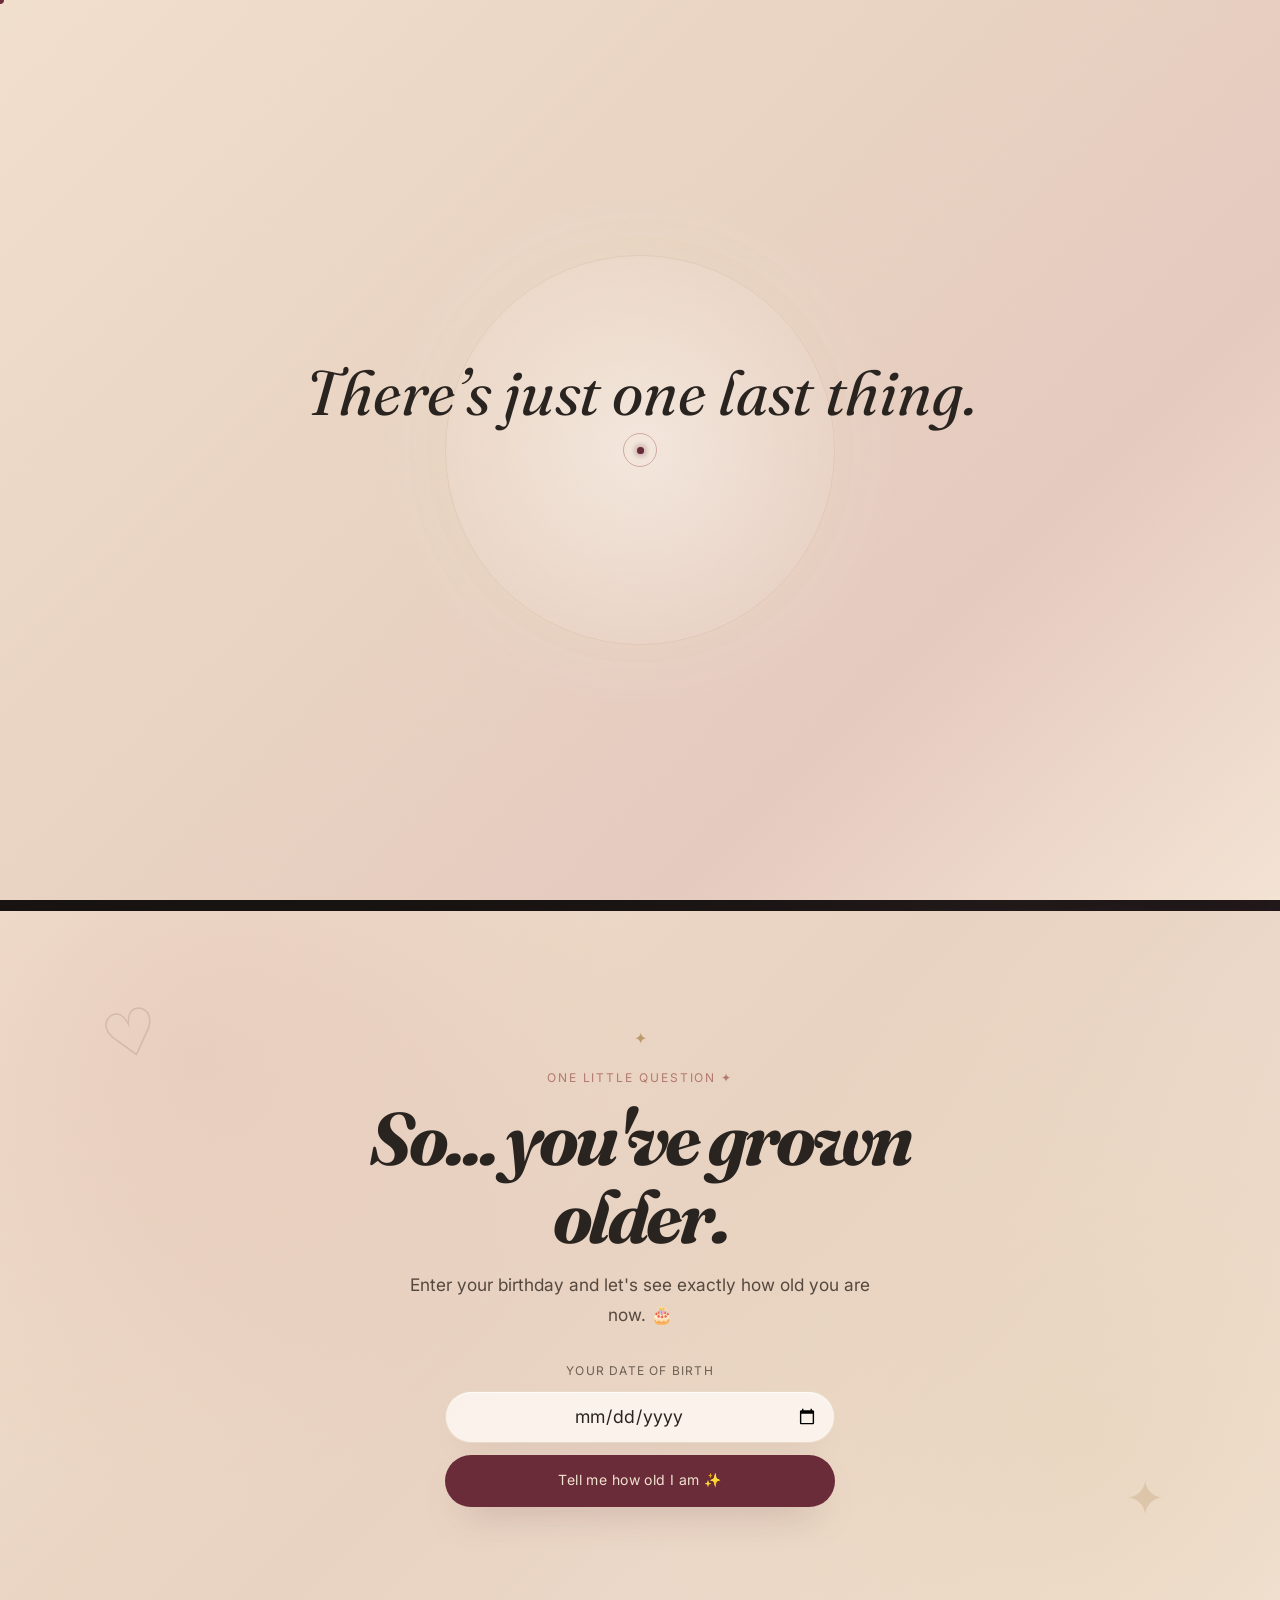
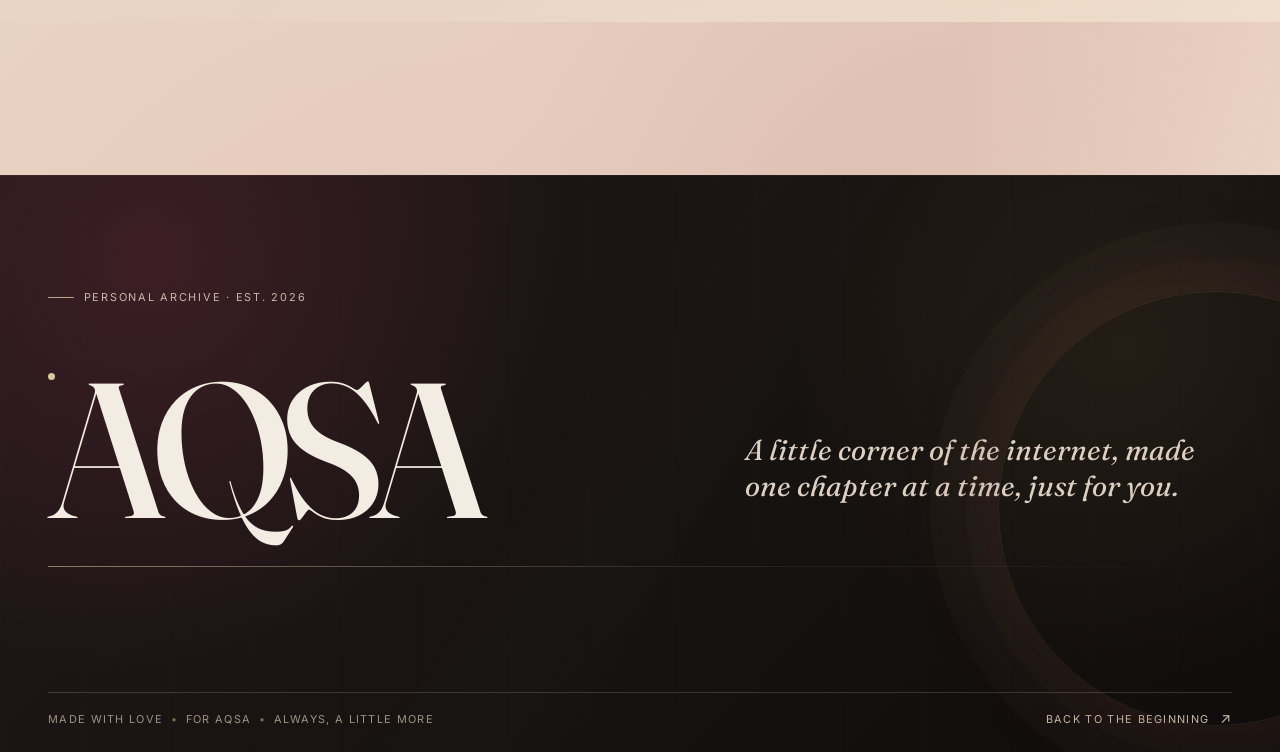
==== commit c4abd1d3: "new chanves" ====
--- a/final.html
+++ b/final.html
@@ -13,6 +13,7 @@
   >
 
   <title>For Aqsa — One Last Thing ♡</title>
+  <link rel="icon" type="image/jpeg" href = "images/IMG-20260316-WA0077.jpg">
 
   <!-- Fonts used by style.css -->
   <link rel="preconnect" href="https://fonts.googleapis.com">
--- a/css/style.css
+++ b/css/style.css
@@ -2373,4 +2373,535 @@
 @media (prefers-reduced-motion:reduce){
   .cursor-trail{display:none!important}
   .cursor-dot,.cursor-ring{transition:none!important}
+}
+
+/* ============================================================================
+   AQSA ENTRY SECURITY QUESTION — cute pre-entry modal
+   ============================================================================ */
+.entry-security{
+  position:fixed;
+  inset:0;
+  /* Sit just above the custom cursor so the native pointer can be restored
+     over the question modal without covering or hiding the form. */
+  z-index:calc(var(--z-cursor, 999) + 1);
+  display:grid;
+  place-items:center;
+  padding:1.25rem;
+  background:rgba(32,24,22,.52);
+  backdrop-filter:blur(10px);
+  -webkit-backdrop-filter:blur(10px);
+  opacity:0;
+  visibility:hidden;
+  pointer-events:none;
+  transition:opacity .28s var(--ease, ease),visibility .28s var(--ease, ease);
+}
+
+.entry-security[hidden]{display:none!important;}
+
+/* The site normally hides the native cursor on desktop in favour of the
+   custom cursor. During the security question, bring back the normal browser
+   cursor so the input and buttons are easy to see and use. */
+html.entry-security-open .entry-security,
+html.entry-security-open .entry-security *{
+  cursor:auto!important;
+}
+
+html.entry-security-open .entry-security__submit,
+html.entry-security-open .entry-security__close{
+  cursor:pointer!important;
+}
+
+.entry-security.is-open{
+  opacity:1;
+  visibility:visible;
+  pointer-events:auto;
+}
+
+.entry-security__card{
+  position:relative;
+  width:min(460px,100%);
+  padding:clamp(2rem,5vw,3rem);
+  border:1px solid rgba(107,44,58,.16);
+  border-radius:28px;
+  background:linear-gradient(145deg,rgba(255,252,247,.98),rgba(241,226,208,.98));
+  color:var(--charcoal);
+  text-align:center;
+  box-shadow:0 30px 80px rgba(45,25,30,.28),0 10px 30px rgba(45,25,30,.14);
+  transform:translateY(18px) scale(.97);
+  transition:transform .38s var(--ease-soft, ease),opacity .38s var(--ease-soft, ease);
+  overflow:hidden;
+}
+
+.entry-security.is-open .entry-security__card{
+  transform:translateY(0) scale(1);
+}
+
+.entry-security__card::before,
+.entry-security__card::after{
+  content:"";
+  position:absolute;
+  pointer-events:none;
+  border-radius:50%;
+  filter:blur(2px);
+}
+
+.entry-security__card::before{
+  width:170px;
+  height:170px;
+  top:-85px;
+  right:-55px;
+  background:rgba(216,199,161,.24);
+}
+
+.entry-security__card::after{
+  width:150px;
+  height:150px;
+  bottom:-90px;
+  left:-55px;
+  background:rgba(214,166,160,.20);
+}
+
+.entry-security__close{
+  position:absolute;
+  top:.85rem;
+  right:.95rem;
+  width:38px;
+  height:38px;
+  border:0;
+  border-radius:50%;
+  background:rgba(107,44,58,.06);
+  color:var(--wine-deep);
+  font-size:1.45rem;
+  line-height:1;
+  cursor:pointer;
+  transition:transform .2s ease,background .2s ease;
+}
+
+.entry-security__close:hover{
+  transform:rotate(8deg) scale(1.05);
+  background:rgba(107,44,58,.11);
+}
+
+.entry-security__eyebrow{
+  position:relative;
+  z-index:1;
+  margin:0 0 .55rem;
+  font-size:var(--fs-label);
+  letter-spacing:.16em;
+  text-transform:uppercase;
+  color:var(--rose-deep);
+}
+
+.entry-security__title{
+  position:relative;
+  z-index:1;
+  margin:0 0 .7rem;
+  color:var(--wine-deep);
+  font-family:var(--font-serif);
+  font-size:clamp(2rem,6vw,3rem);
+  font-style:italic;
+  line-height:1.05;
+}
+
+.entry-security__prompt{
+  position:relative;
+  z-index:1;
+  max-width:34ch;
+  margin:0 auto 1.35rem;
+  color:var(--charcoal-soft);
+  font-size:var(--fs-sm);
+  line-height:1.6;
+}
+
+.entry-security__label{
+  position:relative;
+  z-index:1;
+  display:block;
+  margin-bottom:.45rem;
+  color:var(--muted);
+  font-size:var(--fs-label);
+  letter-spacing:.1em;
+  text-transform:uppercase;
+}
+
+.entry-security__input{
+  position:relative;
+  z-index:1;
+  width:100%;
+  height:54px;
+  padding:0 1.05rem;
+  border:1px solid rgba(107,44,58,.18);
+  border-radius:999px;
+  background:rgba(255,255,255,.72);
+  color:var(--charcoal);
+  font:inherit;
+  text-align:center;
+  outline:none;
+  box-shadow:0 10px 28px -22px rgba(74,30,41,.45);
+}
+
+.entry-security__input:focus{
+  border-color:var(--rose-deep);
+  box-shadow:0 0 0 4px rgba(217,175,166,.24),0 10px 28px -22px rgba(74,30,41,.45);
+}
+
+.entry-security__submit{
+  position:relative;
+  z-index:1;
+  width:100%;
+  min-height:54px;
+  margin-top:.75rem;
+  padding:.8rem 1.2rem;
+  border:0;
+  border-radius:999px;
+  background:var(--wine);
+  color:var(--ivory);
+  font:600 var(--fs-sm)/1.2 var(--font-sans);
+  letter-spacing:.02em;
+  cursor:pointer;
+  box-shadow:0 16px 32px -18px rgba(74,30,41,.62);
+  transition:transform .25s var(--ease-soft),background .25s var(--ease-soft),box-shadow .25s var(--ease-soft);
+}
+
+.entry-security__submit:hover{
+  transform:translateY(-2px);
+  background:var(--wine-deep);
+  box-shadow:0 20px 36px -18px rgba(74,30,41,.7);
+}
+
+.entry-security__message{
+  position:relative;
+  z-index:1;
+  min-height:1.45em;
+  margin:.85rem 0 0;
+  color:var(--wine-deep);
+  font-family:var(--font-serif);
+  font-size:1rem;
+}
+
+.entry-security.is-error .entry-security__input{
+  border-color:rgba(107,44,58,.38);
+  animation:entry-security-shake .32s ease;
+}
+
+.entry-security.is-success .entry-security__card{
+  box-shadow:0 30px 90px rgba(74,30,41,.30),0 0 0 1px rgba(176,141,87,.10),0 12px 35px rgba(176,141,87,.14);
+}
+
+@keyframes entry-security-shake{
+  0%,100%{transform:translateX(0)}
+  25%{transform:translateX(-5px)}
+  75%{transform:translateX(5px)}
+}
+
+@media (max-width:560px){
+  .entry-security{padding:1rem;}
+  .entry-security__card{padding:2rem 1.15rem 1.5rem;border-radius:24px;}
+  .entry-security__title{font-size:clamp(1.85rem,9vw,2.5rem);}
+}
+
+@media (prefers-reduced-motion:reduce){
+  .entry-security,
+  .entry-security__card,
+  .entry-security__submit,
+  .entry-security__close{
+    transition:none!important;
+  }
+  .entry-security.is-error .entry-security__input{animation:none!important;}
+}
+
+/* ==========================================================================
+   AQSA HEADER — FINAL STABLE THEME SYSTEM
+   --------------------------------------------------------------------------
+   LIGHT SURFACE:
+     dark charcoal/wine pill + warm white text
+
+   DARK SURFACE:
+     warm white pill + dark brown text
+
+   NO mix-blend-mode.
+   ========================================================================== */
+
+
+/* ========================================================================
+   LIGHT SURFACE — DEFAULT
+   ======================================================================== */
+
+#chrome-root .chrome-mono,
+#chrome-root .chrome-music,
+#chrome-root .chrome-nav-trigger,
+.back-to-beginning{
+
+  background:#3B302B!important;
+  color:#FFF7EE!important;
+
+  border:1px solid rgba(59,48,43,.58)!important;
+
+  box-shadow:
+    0 12px 30px -16px rgba(43,36,30,.42),
+    inset 0 1px 0 rgba(255,255,255,.10)!important;
+
+  transition:
+    background-color .5s var(--ease),
+    color .5s var(--ease),
+    border-color .5s var(--ease),
+    box-shadow .5s var(--ease),
+    transform .35s var(--ease)!important;
+}
+
+
+/* Music bars */
+#chrome-root .chrome-music__bars i{
+  background:#FFF7EE!important;
+  transition:background-color .5s var(--ease)!important;
+}
+
+
+/* Hamburger */
+#chrome-root .chrome-nav-trigger > span:not(.chrome-nav-trigger__label){
+  background:#FFF7EE!important;
+
+  transition:
+    background-color .5s var(--ease),
+    transform .45s var(--ease)!important;
+}
+
+
+/* ========================================================================
+   DARK SURFACE
+   ======================================================================== */
+
+#chrome-root .chrome-mono.chrome-is-dark,
+#chrome-root .chrome-music.chrome-is-dark,
+#chrome-root .chrome-nav-trigger.chrome-is-dark,
+.back-to-beginning.chrome-is-dark{
+
+  background:#FFF7EE!important;
+  color:#3B302B!important;
+
+  border-color:rgba(255,247,238,.88)!important;
+
+  box-shadow:
+    0 14px 36px -18px rgba(0,0,0,.62),
+    inset 0 1px 0 rgba(255,255,255,.96)!important;
+}
+
+
+/* Dark surface — music icon */
+#chrome-root .chrome-music.chrome-is-dark .chrome-music__bars i{
+  background:#3B302B!important;
+}
+
+
+/* Dark surface — hamburger */
+#chrome-root .chrome-nav-trigger.chrome-is-dark > span:not(.chrome-nav-trigger__label){
+  background:#3B302B!important;
+}
+
+
+/* ========================================================================
+   HOVER — LIGHT SURFACE
+   ======================================================================== */
+
+#chrome-root .chrome-mono:not(.chrome-is-dark):hover,
+#chrome-root .chrome-music:not(.chrome-is-dark):hover,
+#chrome-root .chrome-nav-trigger:not(.chrome-is-dark):hover,
+.back-to-beginning:not(.chrome-is-dark):hover{
+
+  background:#5A3A43!important;
+  color:#FFF9F1!important;
+
+  border-color:#5A3A43!important;
+}
+
+
+/* ========================================================================
+   HOVER — DARK SURFACE
+   ======================================================================== */
+
+#chrome-root .chrome-mono.chrome-is-dark:hover,
+#chrome-root .chrome-music.chrome-is-dark:hover,
+#chrome-root .chrome-nav-trigger.chrome-is-dark:hover,
+.back-to-beginning.chrome-is-dark:hover{
+
+  background:#FFFFFF!important;
+  color:#3B302B!important;
+
+  border-color:#FFFFFF!important;
+}
+
+
+/* ========================================================================
+   MENU OPEN
+   ======================================================================== */
+
+#chrome-root .chrome-nav-trigger[aria-expanded="true"]{
+
+  background:#FFF7EE!important;
+  color:#3B302B!important;
+
+  border-color:rgba(255,255,255,.92)!important;
+
+  box-shadow:
+    0 16px 38px -18px rgba(0,0,0,.60),
+    inset 0 1px 0 rgba(255,255,255,1)!important;
+}
+
+
+#chrome-root .chrome-nav-trigger[aria-expanded="true"] > span:not(.chrome-nav-trigger__label){
+  background:#3B302B!important;
+}
+
+
+/* ========================================================================
+   BACK TO BEGINNING
+   ======================================================================== */
+
+.back-to-beginning{
+
+  position:fixed;
+
+  right:max(1.1rem,env(safe-area-inset-right));
+  bottom:max(1.1rem,env(safe-area-inset-bottom));
+
+  z-index:calc(var(--z-chrome) - 1);
+
+  min-height:46px;
+
+  padding:.45rem .82rem .45rem .58rem;
+
+  display:inline-flex;
+  align-items:center;
+  justify-content:center;
+
+  gap:.55rem;
+
+  border-radius:999px;
+
+  opacity:0;
+  visibility:hidden;
+  pointer-events:none;
+
+  transform:translateY(12px) scale(.96);
+}
+
+
+.back-to-beginning.is-visible{
+
+  opacity:1;
+  visibility:visible;
+  pointer-events:auto;
+
+  transform:translateY(0) scale(1);
+}
+
+
+/* Beginning arrow */
+.back-to-beginning__arrow{
+
+  width:28px;
+  height:28px;
+
+  border-radius:50%;
+
+  display:grid;
+  place-items:center;
+
+  background:rgba(255,247,238,.12);
+  color:currentColor;
+
+  font-size:1rem;
+  line-height:1;
+
+  transition:
+    background-color .5s var(--ease),
+    transform .35s var(--ease);
+}
+
+
+.back-to-beginning.chrome-is-dark
+.back-to-beginning__arrow{
+
+  background:rgba(59,48,43,.08);
+}
+
+
+/* Beginning text */
+.back-to-beginning__label{
+
+  font-size:.68rem;
+  font-weight:600;
+
+  letter-spacing:.11em;
+  text-transform:uppercase;
+
+  line-height:1;
+}
+
+
+/* Beginning sparkle */
+.back-to-beginning__spark{
+
+  color:var(--gold-soft);
+  font-size:.7rem;
+
+  transform:translateY(-4px);
+}
+
+
+/* Hover */
+.back-to-beginning:hover{
+
+  transform:translateY(-3px) scale(1.025);
+}
+
+.back-to-beginning:hover .back-to-beginning__arrow{
+
+  transform:translateY(-2px);
+}
+
+
+/* ========================================================================
+   MOBILE
+   ======================================================================== */
+
+@media (max-width:700px){
+
+  .back-to-beginning{
+
+    right:max(.75rem,env(safe-area-inset-right));
+    bottom:max(.75rem,env(safe-area-inset-bottom));
+
+    min-height:42px;
+
+    padding:.4rem .68rem .4rem .5rem;
+  }
+
+  .back-to-beginning__arrow{
+
+    width:25px;
+    height:25px;
+
+    font-size:.9rem;
+  }
+
+  .back-to-beginning__label{
+    font-size:.58rem;
+  }
+
+  .back-to-beginning__spark{
+    display:none;
+  }
+}
+
+
+@media (prefers-reduced-motion:reduce){
+
+  #chrome-root .chrome-mono,
+  #chrome-root .chrome-music,
+  #chrome-root .chrome-nav-trigger,
+  .back-to-beginning{
+
+    transition:none!important;
+  }
 }
